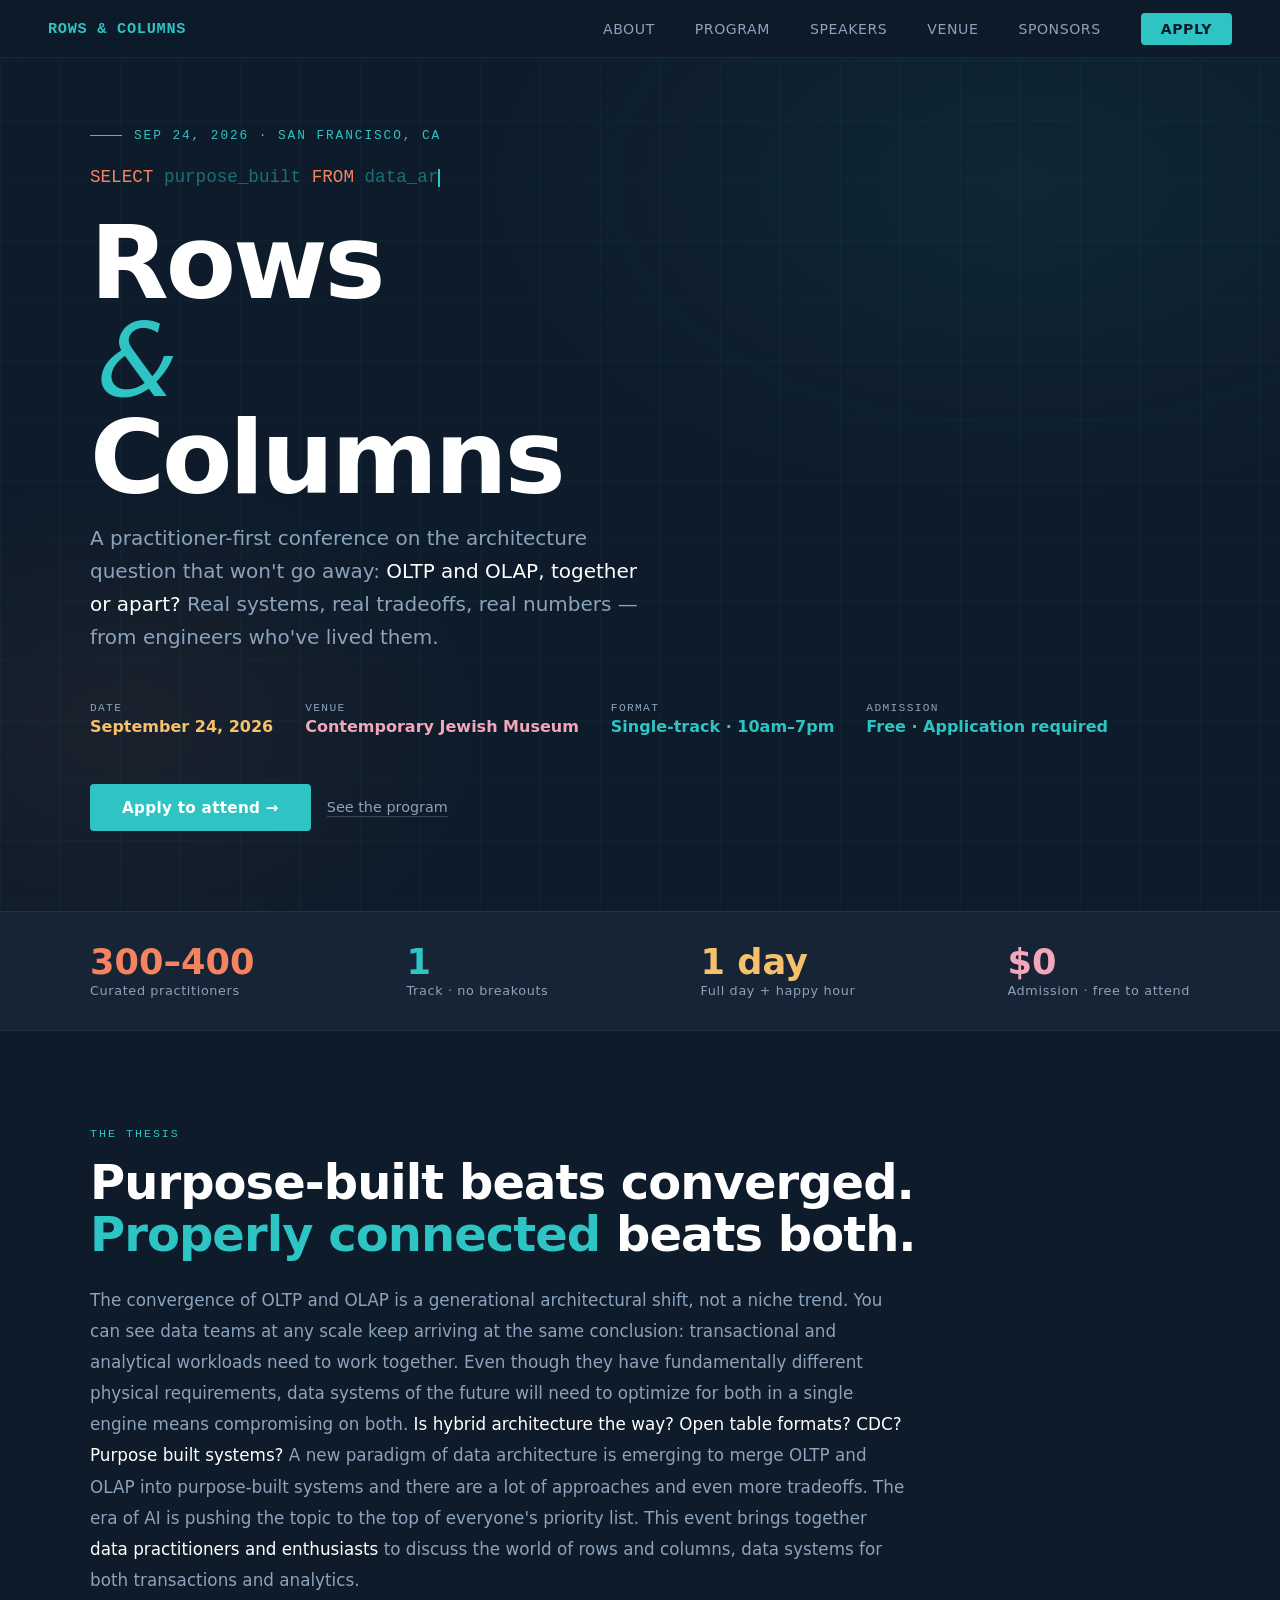
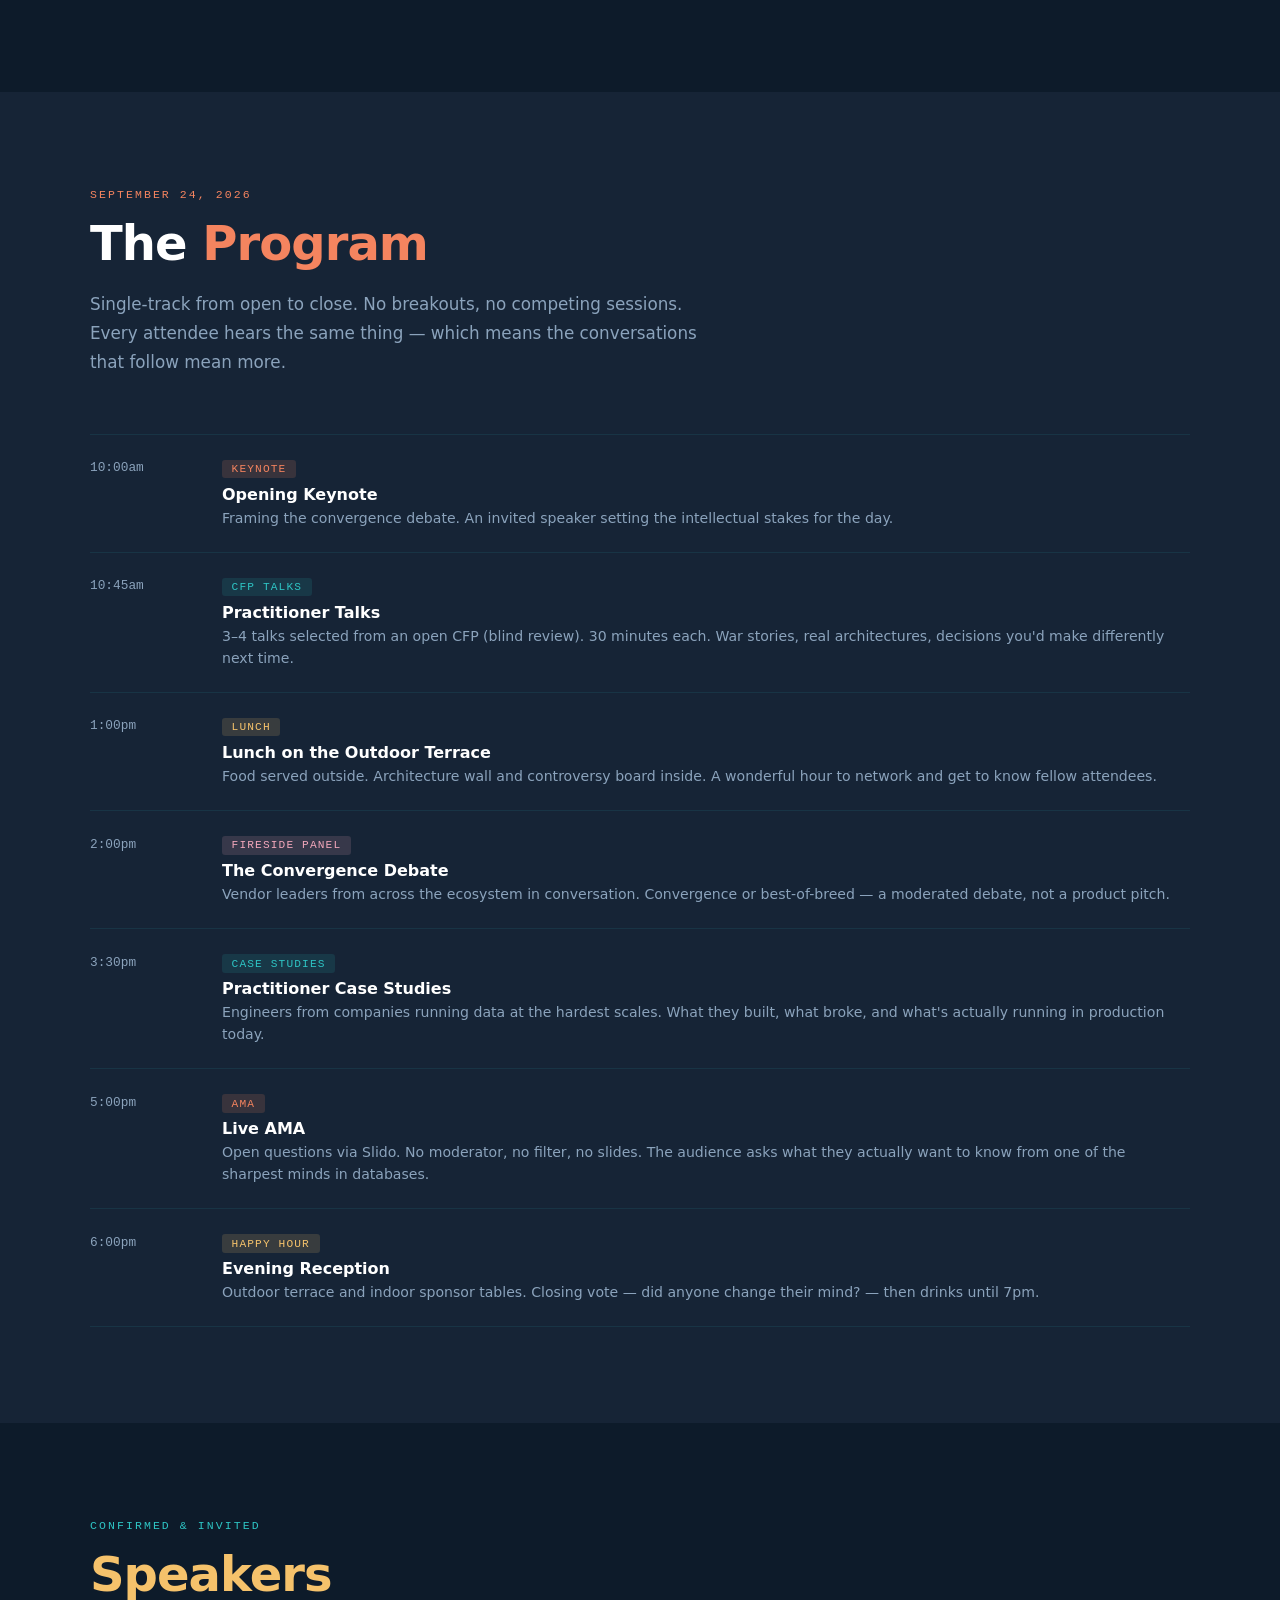
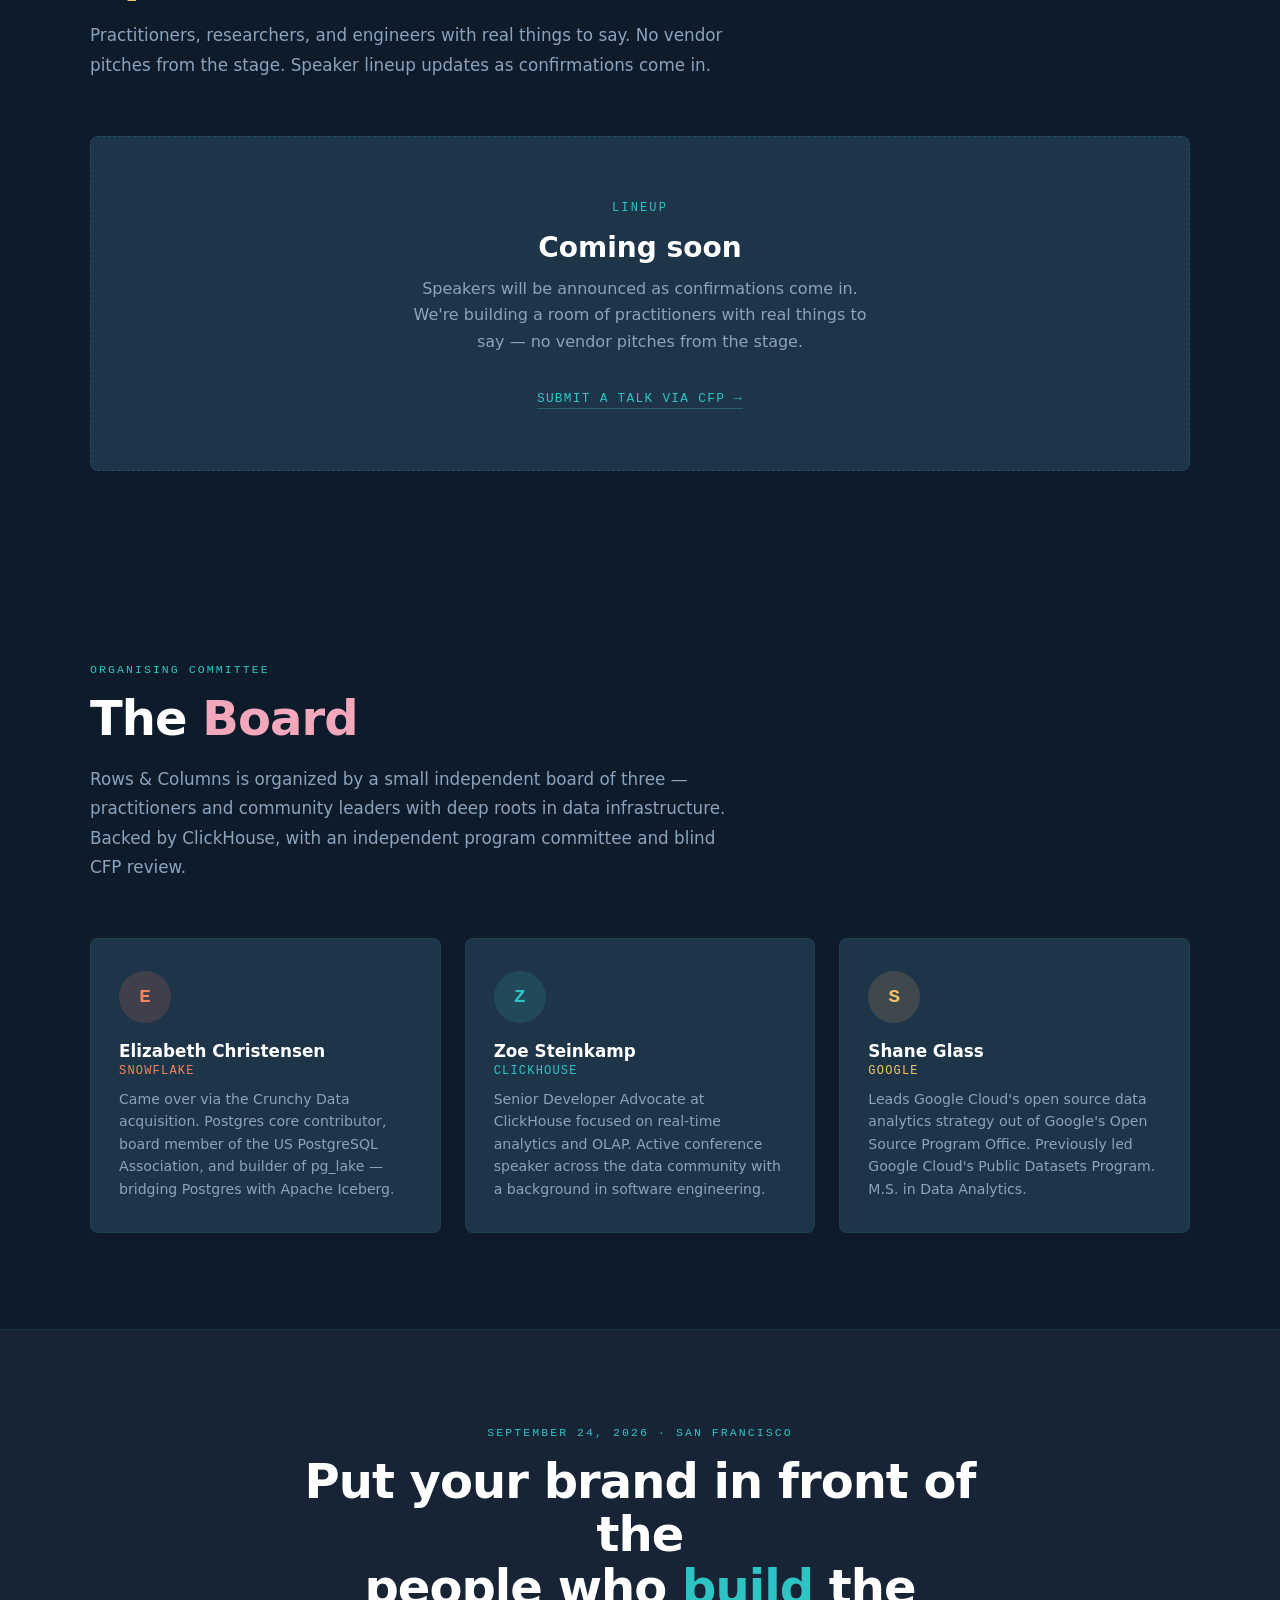
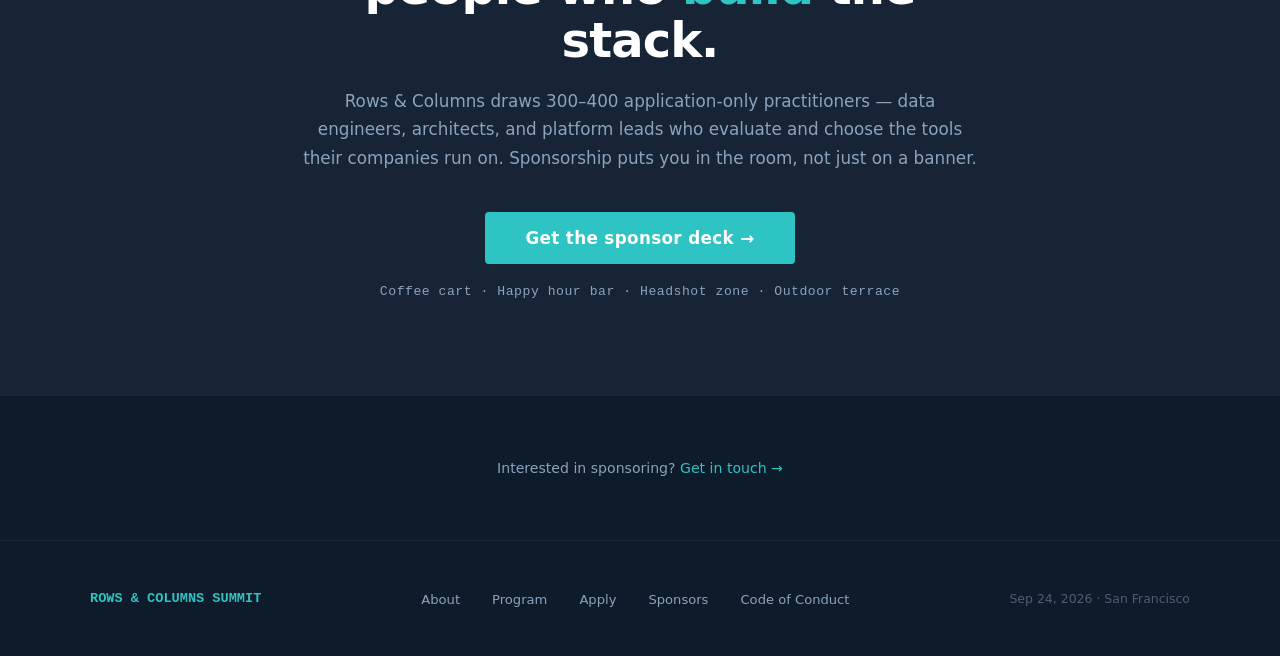
==== index.html @ da5301b0 "Fist commit Needs some imporvement but good start" ====
<!DOCTYPE html>
<html lang="en">
<head>
<meta charset="UTF-8">
<meta name="viewport" content="width=device-width, initial-scale=1.0">
<title>Rows & Columns Summit — September 24, 2026 · San Francisco</title>
<link rel="stylesheet" href="styles.css">
</head>
<body>

<!-- NAV -->
<nav>
  <a href="#" class="nav-logo">ROWS &amp; COLUMNS</a>
  <ul class="nav-links">
    <li><a href="#about">About</a></li>
    <li><a href="#program">Program</a></li>
    <li><a href="#speakers">Speakers</a></li>
    <li><a href="#venue">Venue</a></li>
    <li><a href="#sponsors">Sponsors</a></li>
    <li><a href="#apply" class="nav-cta">Apply</a></li>
  </ul>
</nav>

<!-- HERO -->
<section class="hero">
  <div class="hero-inner">
    <div class="hero-eyebrow">Sep 24, 2026 · San Francisco, CA</div>
    <div class="hero-query" id="heroQuery">
      <span id="queryText"></span><span class="cursor"></span>
    </div>
    <h1 class="hero-title">
      <span class="rows">Rows</span><br>
      <span class="amp">&amp;</span><br>
      <span class="columns">Columns</span>
    </h1>
    <p class="hero-subtitle">
      A practitioner-first conference on the architecture question that won't go away:
      <em>OLTP and OLAP, together or apart?</em>
      Real systems, real tradeoffs, real numbers — from engineers who've lived them.
    </p>
    <div class="hero-meta">
      <div class="hero-meta-item">
        <span class="hero-meta-label">Date</span>
        <span class="hero-meta-value" style="color: var(--gold);">September 24, 2026</span>
      </div>
      <div class="hero-meta-item">
        <span class="hero-meta-label">Venue</span>
        <span class="hero-meta-value" style="color: var(--rose);">Contemporary Jewish Museum</span>
      </div>
      <div class="hero-meta-item">
        <span class="hero-meta-label">Format</span>
        <span class="hero-meta-value" style="color: var(--teal);">Single-track · 10am–7pm</span>
      </div>
      <div class="hero-meta-item">
        <span class="hero-meta-label">Admission</span>
        <span class="hero-meta-value accent">Free · Application required</span>
      </div>
    </div>
    <div class="hero-actions">
      <a href="#apply" class="btn-primary">Apply to attend →</a>
      <a href="#program" class="btn-secondary">See the program</a>
    </div>
  </div>
</section>

<!-- STATS BAR -->
<div class="stats-bar">
  <div class="stats-inner">
    <div class="stat">
      <div class="stat-num" style="color: var(--coral);">300<span style="color: var(--coral);">–400</span></div>
      <div class="stat-label">Curated practitioners</div>
    </div>
    <div class="stat">
      <div class="stat-num" style="color: var(--teal);">1</div>
      <div class="stat-label">Track · no breakouts</div>
    </div>
    <div class="stat">
      <div class="stat-num" style="color: var(--gold);">1<span style="color: var(--gold);"> day</span></div>
      <div class="stat-label">Full day + happy hour</div>
    </div>
    <div class="stat">
      <div class="stat-num" style="color: var(--rose);">$<span style="color: var(--rose);">0</span></div>
      <div class="stat-label">Admission · free to attend</div>
    </div>
  </div>
</div>

<!-- ABOUT -->
<section class="section" id="about">
  <div class="section-inner">
    <div class="section-eyebrow reveal">The thesis</div>
    <h2 class="section-title reveal">Purpose-built beats converged.<br><span style="color: var(--teal);">Properly connected</span> beats both.</h2>
    <p class="section-body reveal" style="max-width: 820px; margin-top: 1.5rem; font-size: 1.05rem; line-height: 1.85;">
      The convergence of OLTP and OLAP is a generational architectural shift, not a niche trend. You can see data teams at any scale keep arriving at the same conclusion: transactional and analytical workloads need to work together. Even though they have fundamentally different physical requirements, data systems of the future will need to optimize for both in a single engine means compromising on both. <em>Is hybrid architecture the way? Open table formats? CDC? Purpose built systems?</em> A new paradigm of data architecture is emerging to merge OLTP and OLAP into purpose-built systems and there are a lot of approaches and even more tradeoffs. The era of AI is pushing the topic to the top of everyone's priority list. This event brings together <em>data practitioners and enthusiasts</em> to discuss the world of rows and columns, data systems for both transactions and analytics.
    </p>
  </div>
</section>

<!-- PROGRAM -->
<section class="section section-light" id="program">
  <div class="section-inner">
    <div class="section-eyebrow reveal">September 24, 2026</div>
    <h2 class="section-title reveal">The <span style="color: var(--coral);">Program</span></h2>
    <p class="section-body reveal">Single-track from open to close. No breakouts, no competing sessions. Every attendee hears the same thing — which means the conversations that follow mean more.</p>
    <div class="program-grid">
      <div class="program-row reveal">
        <div class="program-time">10:00am</div>
        <div class="program-content">
          <div class="program-tag tag-keynote">Keynote</div>
          <div class="program-title">Opening Keynote</div>
          <div class="program-desc">Framing the convergence debate. An invited speaker setting the intellectual stakes for the day.</div>
        </div>
      </div>
      <div class="program-row reveal">
        <div class="program-time">10:45am</div>
        <div class="program-content">
          <div class="program-tag tag-talks">CFP Talks</div>
          <div class="program-title">Practitioner Talks</div>
          <div class="program-desc">3–4 talks selected from an open CFP (blind review). 30 minutes each. War stories, real architectures, decisions you'd make differently next time.</div>
        </div>
      </div>
      <div class="program-row reveal">
        <div class="program-time">1:00pm</div>
        <div class="program-content">
          <div class="program-tag tag-social">Lunch</div>
          <div class="program-title">Lunch on the Outdoor Terrace</div>
          <div class="program-desc">Food served outside. Architecture wall and controversy board inside. A wonderful hour to network and get to know fellow attendees.</div>
        </div>
      </div>
      <div class="program-row reveal">
        <div class="program-time">2:00pm</div>
        <div class="program-content">
          <div class="program-tag tag-panel">Fireside Panel</div>
          <div class="program-title">The Convergence Debate</div>
          <div class="program-desc">Vendor leaders from across the ecosystem in conversation. Convergence or best-of-breed — a moderated debate, not a product pitch.</div>
        </div>
      </div>
      <div class="program-row reveal">
        <div class="program-time">3:30pm</div>
        <div class="program-content">
          <div class="program-tag tag-talks">Case Studies</div>
          <div class="program-title">Practitioner Case Studies</div>
          <div class="program-desc">Engineers from companies running data at the hardest scales. What they built, what broke, and what's actually running in production today.</div>
        </div>
      </div>
      <div class="program-row reveal">
        <div class="program-time">5:00pm</div>
        <div class="program-content">
          <div class="program-tag tag-keynote">AMA</div>
          <div class="program-title">Live AMA</div>
          <div class="program-desc">Open questions via Slido. No moderator, no filter, no slides. The audience asks what they actually want to know from one of the sharpest minds in databases.</div>
        </div>
      </div>
      <div class="program-row reveal">
        <div class="program-time">6:00pm</div>
        <div class="program-content">
          <div class="program-tag tag-social">Happy Hour</div>
          <div class="program-title">Evening Reception</div>
          <div class="program-desc">Outdoor terrace and indoor sponsor tables. Closing vote — did anyone change their mind? — then drinks until 7pm.</div>
        </div>
      </div>
    </div>
  </div>
</section>

<!-- SPEAKERS -->
<section class="section" id="speakers">
  <div class="section-inner">
    <div class="section-eyebrow reveal">Confirmed & invited</div>
    <h2 class="section-title reveal"><span style="color: var(--gold);">Speakers</span></h2>
    <p class="section-body reveal">Practitioners, researchers, and engineers with real things to say. No vendor pitches from the stage. Speaker lineup updates as confirmations come in.</p>
    <div class="speakers-coming-soon reveal" style="margin-top: 3.5rem; padding: 4rem 2rem; background: var(--navy-mid); border-radius: 8px; border: 1px dashed rgba(46,196,196,0.2); text-align: center;">
      <div style="font-family: 'Courier New', monospace; font-size: 0.75rem; letter-spacing: 0.18em; text-transform: uppercase; color: var(--teal); margin-bottom: 1rem;">Lineup</div>
      <div style="font-size: 1.75rem; font-weight: 800; color: var(--white); margin-bottom: 0.75rem;">Coming soon</div>
      <div style="font-size: 1rem; color: var(--text-muted); max-width: 480px; margin: 0 auto 2rem; line-height: 1.65;">
        Speakers will be announced as confirmations come in. We're building a room of practitioners with real things to say — no vendor pitches from the stage.
      </div>
      <a href="#" style="font-family: 'Courier New', monospace; font-size: 0.8rem; letter-spacing: 0.1em; text-transform: uppercase; color: var(--teal); text-decoration: none; border-bottom: 1px solid rgba(46,196,196,0.3); padding-bottom: 2px;">Submit a talk via CFP →</a>
    </div>
  </div>
</section>


<!-- BOARD -->
<section class="section" id="board">
  <div class="section-inner">
    <div class="section-eyebrow reveal">Organising committee</div>
    <h2 class="section-title reveal">The <span style="color: var(--rose);">Board</span></h2>
    <p class="section-body reveal">Rows &amp; Columns is organized by a small independent board of three — practitioners and community leaders with deep roots in data infrastructure. Backed by ClickHouse, with an independent program committee and blind CFP review.</p>
    <div class="board-grid">

      <div class="board-card reveal">
        <div class="board-avatar" style="background: rgba(244,132,95,0.15); color: var(--coral);">E</div>
        <div class="board-name">Elizabeth Christensen</div>
        <div class="board-company" style="color: var(--coral);">Snowflake</div>
        <div class="board-bio">Came over via the Crunchy Data acquisition. Postgres core contributor, board member of the US PostgreSQL Association, and builder of pg_lake — bridging Postgres with Apache Iceberg.</div>
      </div>

      <div class="board-card reveal">
        <div class="board-avatar" style="background: rgba(46,196,196,0.15); color: var(--teal);">Z</div>
        <div class="board-name">Zoe Steinkamp</div>
        <div class="board-company" style="color: var(--teal);">ClickHouse</div>
        <div class="board-bio">Senior Developer Advocate at ClickHouse focused on real-time analytics and OLAP. Active conference speaker across the data community with a background in software engineering.</div>
      </div>

      <div class="board-card reveal">
        <div class="board-avatar" style="background: rgba(245,194,107,0.15); color: var(--gold);">S</div>
        <div class="board-name">Shane Glass</div>
        <div class="board-company" style="color: var(--gold);">Google</div>
        <div class="board-bio">Leads Google Cloud's open source data analytics strategy out of Google's Open Source Program Office. Previously led Google Cloud's Public Datasets Program. M.S. in Data Analytics.</div>
      </div>

    </div>
  </div>
</section>

<!-- APPLY CTA -->
<section class="apply-section" id="apply">
  <div class="apply-inner">
    <div class="section-eyebrow reveal" style="text-align:center;">September 24, 2026 · San Francisco</div>
    <h2 class="apply-title reveal">
      Put your brand in front of the<br>
      people who <span style="color: var(--teal);">build</span> the stack.
    </h2>
    <p class="apply-body reveal">
      Rows &amp; Columns draws 300–400 application-only practitioners — data engineers, architects, and platform leads who evaluate and choose the tools their companies run on. Sponsorship puts you in the room, not just on a banner.
    </p>
    <a href="mailto:hello@rowsandcolumnssummit.com" class="btn-primary reveal" style="font-size:1.05rem; padding: 1rem 2.5rem;">Get the sponsor deck →</a>
    <p class="apply-note reveal">Coffee cart · Happy hour bar · Headshot zone · Outdoor terrace</p>
  </div>
</section>

<!-- SPONSORS -->
<section class="sponsors-section" id="sponsors">
  <div class="sponsors-inner">
    <p style="text-align:center; font-size: 0.88rem; color: var(--text-muted);">
      Interested in sponsoring? <a href="mailto:hello@rowsandcolumnssummit.com" style="color: var(--teal); text-decoration: none;">Get in touch →</a>
    </p>
  </div>
</section>

<!-- FOOTER -->
<footer>
  <div class="footer-inner">
    <div class="footer-left">ROWS &amp; COLUMNS SUMMIT</div>
    <ul class="footer-links">
      <li><a href="#about">About</a></li>
      <li><a href="#program">Program</a></li>
      <li><a href="#apply">Apply</a></li>
      <li><a href="#sponsors">Sponsors</a></li>
      <li><a href="#">Code of Conduct</a></li>
    </ul>
    <div class="footer-right">Sep 24, 2026 · San Francisco</div>
  </div>
</footer>
<script src="main.js"></script>
</body>
</html>
---- styles.css ----
:root {
    --navy: #0D1B2A;
    --navy-mid: #1E3448;
    --navy-light: #162436;
    --teal: #2EC4C4;
    --coral: #F4845F;
    --rose: #F2A7BB;
    --gold: #F5C26B;
    --white: #FFFFFF;
    --off-white: #F0F4F8;
    --text-muted: #8BA3BC;
  }

  * { margin: 0; padding: 0; box-sizing: border-box; }

  html { scroll-behavior: smooth; }

  body {
    font-family: -apple-system, BlinkMacSystemFont, 'Segoe UI', system-ui, sans-serif;
    background: var(--navy);
    color: var(--white);
    overflow-x: hidden;
  }

  /* ── NAV ── */
  nav {
    position: fixed;
    top: 0; left: 0; right: 0;
    z-index: 100;
    display: flex;
    align-items: center;
    justify-content: space-between;
    padding: 1.2rem 3rem;
    background: rgba(13, 27, 42, 0.92);
    backdrop-filter: blur(12px);
    border-bottom: 1px solid rgba(46, 196, 196, 0.12);
  }

  .nav-logo {
    font-family: 'Courier New', monospace;
    font-size: 0.95rem;
    font-weight: 700;
    color: var(--teal);
    letter-spacing: 0.05em;
    text-decoration: none;
  }

  .nav-links {
    display: flex;
    gap: 2.5rem;
    list-style: none;
  }

  .nav-links a {
    color: var(--text-muted);
    text-decoration: none;
    font-size: 0.88rem;
    letter-spacing: 0.04em;
    text-transform: uppercase;
    transition: color 0.2s;
  }

  .nav-links a:hover { color: var(--white); }

  .nav-cta {
    background: var(--teal);
    color: var(--navy) !important;
    font-weight: 700 !important;
    padding: 0.5rem 1.25rem;
    border-radius: 4px;
    transition: background 0.2s !important;
  }

  .nav-cta:hover { background: var(--coral) !important; color: var(--white) !important; }

  /* ── HERO ── */
  .hero {
    min-height: 100vh;
    display: flex;
    flex-direction: column;
    justify-content: center;
    padding: 8rem 3rem 5rem;
    position: relative;
    overflow: hidden;
  }

  .hero::before {
    content: '';
    position: absolute;
    top: 0; left: 0; right: 0; bottom: 0;
    background:
      radial-gradient(ellipse 60% 50% at 80% 20%, rgba(46, 196, 196, 0.07) 0%, transparent 70%),
      radial-gradient(ellipse 40% 40% at 10% 80%, rgba(244, 132, 95, 0.06) 0%, transparent 70%);
    pointer-events: none;
  }

  /* Grid lines background */
  .hero::after {
    content: '';
    position: absolute;
    top: 0; left: 0; right: 0; bottom: 0;
    background-image:
      linear-gradient(rgba(46, 196, 196, 0.04) 1px, transparent 1px),
      linear-gradient(90deg, rgba(46, 196, 196, 0.04) 1px, transparent 1px);
    background-size: 60px 60px;
    pointer-events: none;
  }

  .hero-inner {
    max-width: 1100px;
    margin: 0 auto;
    width: 100%;
    position: relative;
    z-index: 1;
  }

  .hero-eyebrow {
    font-family: 'Courier New', monospace;
    font-size: 0.8rem;
    color: var(--teal);
    letter-spacing: 0.15em;
    text-transform: uppercase;
    margin-bottom: 1.5rem;
    display: flex;
    align-items: center;
    gap: 0.75rem;
  }

  .hero-eyebrow::before {
    content: '';
    display: inline-block;
    width: 2rem;
    height: 1px;
    background: var(--teal);
  }

  /* Typewriter query */
  .hero-query {
    font-family: 'Courier New', monospace;
    font-size: clamp(0.8rem, 1.4vw, 1.1rem);
    color: rgba(46, 196, 196, 0.5);
    margin-bottom: 1.2rem;
    height: 1.6em;
    overflow: hidden;
  }

  .hero-query .keyword { color: var(--coral); }
  .hero-query .string { color: var(--gold); }
  .hero-query .cursor {
    display: inline-block;
    width: 2px;
    height: 1em;
    background: var(--teal);
    vertical-align: text-bottom;
    animation: blink 1s step-end infinite;
  }

  @keyframes blink { 50% { opacity: 0; } }

  .hero-title {
    font-size: clamp(3.5rem, 8vw, 7rem);
    font-weight: 800;
    line-height: 0.95;
    letter-spacing: -0.03em;
    margin-bottom: 1rem;
  }

  .hero-title .rows { color: var(--white); }
  .hero-title .amp {
    color: var(--teal);
    font-weight: 300;
    font-style: italic;
  }
  .hero-title .columns { color: var(--white); }

  .hero-subtitle {
    font-size: clamp(1rem, 2vw, 1.25rem);
    color: var(--text-muted);
    max-width: 560px;
    line-height: 1.65;
    margin-bottom: 3rem;
  }

  .hero-subtitle em {
    color: var(--white);
    font-style: normal;
  }

  .hero-meta {
    display: flex;
    flex-wrap: wrap;
    gap: 2rem;
    margin-bottom: 3rem;
  }

  .hero-meta-item {
    display: flex;
    flex-direction: column;
    gap: 0.2rem;
  }

  .hero-meta-label {
    font-family: 'Courier New', monospace;
    font-size: 0.7rem;
    letter-spacing: 0.12em;
    text-transform: uppercase;
    color: var(--text-muted);
  }

  .hero-meta-value {
    font-size: 1rem;
    font-weight: 600;
    color: var(--white);
  }

  .hero-meta-value.accent { color: var(--teal); }

  .hero-actions {
    display: flex;
    gap: 1rem;
    align-items: center;
    flex-wrap: wrap;
  }

  .btn-primary {
    background: var(--teal);
    color: var(--white);
    font-weight: 700;
    font-size: 0.95rem;
    padding: 0.9rem 2rem;
    border-radius: 4px;
    text-decoration: none;
    letter-spacing: 0.02em;
    transition: background 0.2s, transform 0.1s;
    display: inline-block;
  }

  .btn-primary:hover { background: #3DD9D9; transform: translateY(-1px); }

  .btn-secondary {
    color: var(--text-muted);
    font-size: 0.9rem;
    text-decoration: none;
    border-bottom: 1px solid rgba(139, 163, 188, 0.3);
    padding-bottom: 1px;
    transition: color 0.2s, border-color 0.2s;
  }

  .btn-secondary:hover { color: var(--white); border-color: var(--white); }

  /* ── STATS BAR ── */
  .stats-bar {
    background: var(--navy-light);
    border-top: 1px solid rgba(46, 196, 196, 0.12);
    border-bottom: 1px solid rgba(46, 196, 196, 0.12);
    padding: 2rem 3rem;
  }

  .stats-inner {
    max-width: 1100px;
    margin: 0 auto;
    display: flex;
    justify-content: space-between;
    flex-wrap: wrap;
    gap: 2rem;
  }

  .stat {
    display: flex;
    flex-direction: column;
    gap: 0.2rem;
  }

  .stat-num {
    font-size: 2.2rem;
    font-weight: 800;
    line-height: 1;
    color: var(--white);
  }

  .stat-num span { color: var(--teal); }

  /* ── BOARD ── */
  .board-grid {
    display: grid;
    grid-template-columns: repeat(3, 1fr);
    gap: 1.5rem;
    margin-top: 3.5rem;
  }

  .board-card {
    background: var(--navy-mid);
    border-radius: 8px;
    padding: 2rem 1.75rem;
    border: 1px solid rgba(46, 196, 196, 0.08);
    transition: border-color 0.2s, transform 0.2s;
  }

  .board-card:hover {
    border-color: rgba(46, 196, 196, 0.25);
    transform: translateY(-2px);
  }

  .board-avatar {
    width: 52px;
    height: 52px;
    border-radius: 50%;
    display: flex;
    align-items: center;
    justify-content: center;
    font-size: 1.2rem;
    font-weight: 800;
    font-family: 'Courier New', monospace;
    margin-bottom: 1.1rem;
  }

  .board-name {
    font-size: 1.05rem;
    font-weight: 700;
    color: var(--white);
    margin-bottom: 0.2rem;
  }

  .board-company {
    font-size: 0.75rem;
    font-family: 'Courier New', monospace;
    letter-spacing: 0.1em;
    text-transform: uppercase;
    margin-bottom: 0.6rem;
  }

  .board-bio {
    font-size: 0.88rem;
    color: var(--text-muted);
    line-height: 1.6;
  }


  .stat-label {
    font-size: 0.8rem;
    color: var(--text-muted);
    letter-spacing: 0.05em;
  }

  /* ── SECTIONS ── */
  .section {
    padding: 6rem 3rem;
  }

  .section-inner {
    max-width: 1100px;
    margin: 0 auto;
  }

  .section-eyebrow {
    font-family: 'Courier New', monospace;
    font-size: 0.72rem;
    letter-spacing: 0.18em;
    text-transform: uppercase;
    color: var(--teal);
    margin-bottom: 1rem;
  }

  .section-title {
    font-size: clamp(2rem, 4vw, 3rem);
    font-weight: 800;
    line-height: 1.1;
    letter-spacing: -0.02em;
    margin-bottom: 1.25rem;
  }

  .section-body {
    font-size: 1.05rem;
    line-height: 1.75;
    color: var(--text-muted);
    max-width: 640px;
  }

  .section-body em { color: var(--white); font-style: normal; }

  /* ── LIGHT SECTION ── */
  .section-light {
    background: var(--navy-light);
    color: var(--white);
  }

  .section-light .section-eyebrow { color: var(--coral); }
  .section-light .section-title { color: var(--white); }
  .section-light .section-body { color: var(--text-muted); }
  .section-light .section-body em { color: var(--white); }

  /* ── THESIS ── */
  .thesis-grid {
    display: grid;
    grid-template-columns: 1fr 1fr;
    gap: 5rem;
    margin-top: 4rem;
    align-items: start;
  }

  .thesis-statement {
    font-size: 1.4rem;
    font-weight: 600;
    line-height: 1.5;
    color: var(--white);
    border-left: 3px solid var(--teal);
    padding-left: 1.5rem;
  }

  .thesis-points {
    display: flex;
    flex-direction: column;
    gap: 1.5rem;
  }

  .thesis-point {
    padding: 1.25rem 1.5rem;
    background: var(--navy-mid);
    border-radius: 6px;
  }

  .thesis-point-label {
    font-size: 0.75rem;
    font-family: 'Courier New', monospace;
    letter-spacing: 0.12em;
    text-transform: uppercase;
    margin-bottom: 0.5rem;
  }

  .thesis-point-text {
    font-size: 0.95rem;
    color: var(--text-muted);
    line-height: 1.6;
  }

  /* ── PROGRAM ── */
  .program-grid {
    margin-top: 3.5rem;
    display: flex;
    flex-direction: column;
    gap: 0;
  }

  .program-row {
    display: grid;
    grid-template-columns: 100px 1fr;
    gap: 2rem;
    padding: 1.4rem 0;
    border-bottom: 1px solid rgba(46, 196, 196, 0.1);
    align-items: start;
  }

  .program-row:first-child { border-top: 1px solid rgba(46, 196, 196, 0.1); }

  .program-time {
    font-family: 'Courier New', monospace;
    font-size: 0.8rem;
    color: var(--text-muted);
    padding-top: 0.2rem;
  }

  .program-content {}

  .program-title {
    font-size: 1rem;
    font-weight: 700;
    color: var(--white);
    margin-bottom: 0.25rem;
  }

  .program-desc {
    font-size: 0.88rem;
    color: var(--text-muted);
    line-height: 1.55;
  }

  .program-tag {
    display: inline-block;
    font-size: 0.7rem;
    font-family: 'Courier New', monospace;
    letter-spacing: 0.1em;
    text-transform: uppercase;
    padding: 0.2rem 0.6rem;
    border-radius: 3px;
    margin-bottom: 0.4rem;
  }

  .tag-keynote { background: rgba(244, 132, 95, 0.15); color: var(--coral); }
  .tag-talks { background: rgba(46, 196, 196, 0.12); color: var(--teal); }
  .tag-panel { background: rgba(242, 167, 187, 0.15); color: var(--rose); }
  .tag-social { background: rgba(245, 194, 107, 0.15); color: var(--gold); }

  /* ── SPEAKERS ── */
  .speakers-grid {
    display: grid;
    grid-template-columns: repeat(3, 1fr);
    gap: 1.5rem;
    margin-top: 3.5rem;
  }

  .speaker-card {
    background: var(--navy-mid);
    border-radius: 8px;
    padding: 1.75rem;
    border: 1px solid rgba(46, 196, 196, 0.08);
    transition: border-color 0.2s, transform 0.2s;
  }

  .speaker-card:hover {
    border-color: rgba(46, 196, 196, 0.25);
    transform: translateY(-2px);
  }

  .speaker-avatar {
    width: 56px;
    height: 56px;
    border-radius: 50%;
    display: flex;
    align-items: center;
    justify-content: center;
    font-size: 1.4rem;
    font-weight: 800;
    font-family: 'Courier New', monospace;
    margin-bottom: 1rem;
  }

  .speaker-name {
    font-size: 1rem;
    font-weight: 700;
    color: var(--white);
    margin-bottom: 0.2rem;
  }

  .speaker-title {
    font-size: 0.82rem;
    color: var(--text-muted);
    line-height: 1.45;
    margin-bottom: 0.5rem;
  }

  .speaker-company {
    font-size: 0.75rem;
    font-family: 'Courier New', monospace;
    letter-spacing: 0.08em;
    text-transform: uppercase;
  }

  .speaker-tbd {
    opacity: 0.45;
    border-style: dashed;
  }

  .speaker-tbd .speaker-name { color: var(--text-muted); }

  /* ── VENUE ── */
  .venue-layout {
    display: grid;
    grid-template-columns: 1fr 1fr;
    gap: 5rem;
    margin-top: 3.5rem;
    align-items: start;
  }

  .venue-details {
    display: flex;
    flex-direction: column;
    gap: 1.25rem;
  }

  .venue-detail-row {
    display: flex;
    flex-direction: column;
    gap: 0.2rem;
    padding-bottom: 1.25rem;
    border-bottom: 1px solid rgba(46, 196, 196, 0.1);
  }

  .venue-detail-row:last-child { border-bottom: none; }

  .venue-detail-label {
    font-family: 'Courier New', monospace;
    font-size: 0.7rem;
    letter-spacing: 0.14em;
    text-transform: uppercase;
    color: var(--text-muted);
  }

  .venue-detail-value {
    font-size: 1rem;
    color: var(--white);
    font-weight: 500;
  }

  .venue-photo-placeholder {
    background: var(--navy-mid);
    border-radius: 8px;
    aspect-ratio: 4/3;
    display: flex;
    align-items: center;
    justify-content: center;
    border: 1px dashed rgba(46, 196, 196, 0.2);
    color: var(--text-muted);
    font-size: 0.85rem;
    font-style: italic;
    text-align: center;
    padding: 2rem;
  }

  /* ── APPLY CTA ── */
  .apply-section {
    background: var(--navy-light);
    border-top: 1px solid rgba(46, 196, 196, 0.12);
    padding: 6rem 3rem;
    text-align: center;
  }

  .apply-inner {
    max-width: 680px;
    margin: 0 auto;
  }

  .apply-title {
    font-size: clamp(2rem, 4vw, 3rem);
    font-weight: 800;
    letter-spacing: -0.02em;
    line-height: 1.1;
    margin-bottom: 1.25rem;
  }

  .apply-title .accent { color: var(--teal); }

  .apply-body {
    font-size: 1.05rem;
    color: var(--text-muted);
    line-height: 1.7;
    margin-bottom: 2.5rem;
  }

  .apply-note {
    margin-top: 1.25rem;
    font-size: 0.82rem;
    color: var(--text-muted);
    font-family: 'Courier New', monospace;
    letter-spacing: 0.04em;
  }

  /* ── SPONSORS ── */
  .sponsors-section {
    padding: 4rem 3rem;
    border-top: 1px solid rgba(46, 196, 196, 0.1);
  }

  .sponsors-inner {
    max-width: 1100px;
    margin: 0 auto;
  }

  .sponsors-label {
    font-family: 'Courier New', monospace;
    font-size: 0.7rem;
    letter-spacing: 0.18em;
    text-transform: uppercase;
    color: var(--text-muted);
    text-align: center;
    margin-bottom: 2rem;
  }

  .sponsors-row {
    display: flex;
    justify-content: center;
    align-items: center;
    flex-wrap: wrap;
    gap: 1rem;
  }

  .sponsor-chip {
    padding: 0.6rem 1.4rem;
    border: 1px solid rgba(46, 196, 196, 0.15);
    border-radius: 4px;
    font-size: 0.82rem;
    font-weight: 600;
    color: var(--text-muted);
    letter-spacing: 0.04em;
    transition: border-color 0.2s, color 0.2s;
  }

  .sponsor-chip:hover { border-color: rgba(46, 196, 196, 0.4); color: var(--white); }

  /* ── FOOTER ── */
  footer {
    padding: 3rem;
    border-top: 1px solid rgba(255,255,255,0.06);
  }

  .footer-inner {
    max-width: 1100px;
    margin: 0 auto;
    display: flex;
    justify-content: space-between;
    align-items: center;
    flex-wrap: wrap;
    gap: 1.5rem;
  }

  .footer-left {
    font-family: 'Courier New', monospace;
    font-size: 0.85rem;
    color: var(--teal);
    font-weight: 700;
  }

  .footer-links {
    display: flex;
    gap: 2rem;
    list-style: none;
  }

  .footer-links a {
    color: var(--text-muted);
    text-decoration: none;
    font-size: 0.82rem;
    transition: color 0.2s;
  }

  .footer-links a:hover { color: var(--white); }

  .footer-right {
    font-size: 0.78rem;
    color: rgba(139, 163, 188, 0.5);
  }

  /* ── SCROLL REVEAL ── */
  .reveal {
    opacity: 0;
    transform: translateY(20px);
    transition: opacity 0.6s ease, transform 0.6s ease;
  }

  .reveal.visible {
    opacity: 1;
    transform: translateY(0);
  }

  /* ── RESPONSIVE ── */
  @media (max-width: 768px) {
    nav { padding: 1rem 1.5rem; }
    .nav-links { display: none; }
    .hero { padding: 7rem 1.5rem 4rem; }
    .section { padding: 4rem 1.5rem; }
    .thesis-grid { grid-template-columns: 1fr; gap: 2.5rem; }
    .speakers-grid { grid-template-columns: 1fr 1fr; }
    .venue-layout { grid-template-columns: 1fr; gap: 2.5rem; }
    .stats-inner { justify-content: flex-start; gap: 2.5rem; }
    .apply-section { padding: 4rem 1.5rem; }
    .sponsors-section { padding: 3rem 1.5rem; }
  }

  @media (prefers-reduced-motion: reduce) {
    .reveal { transition: none; opacity: 1; transform: none; }
    .hero-query .cursor { animation: none; }
  }
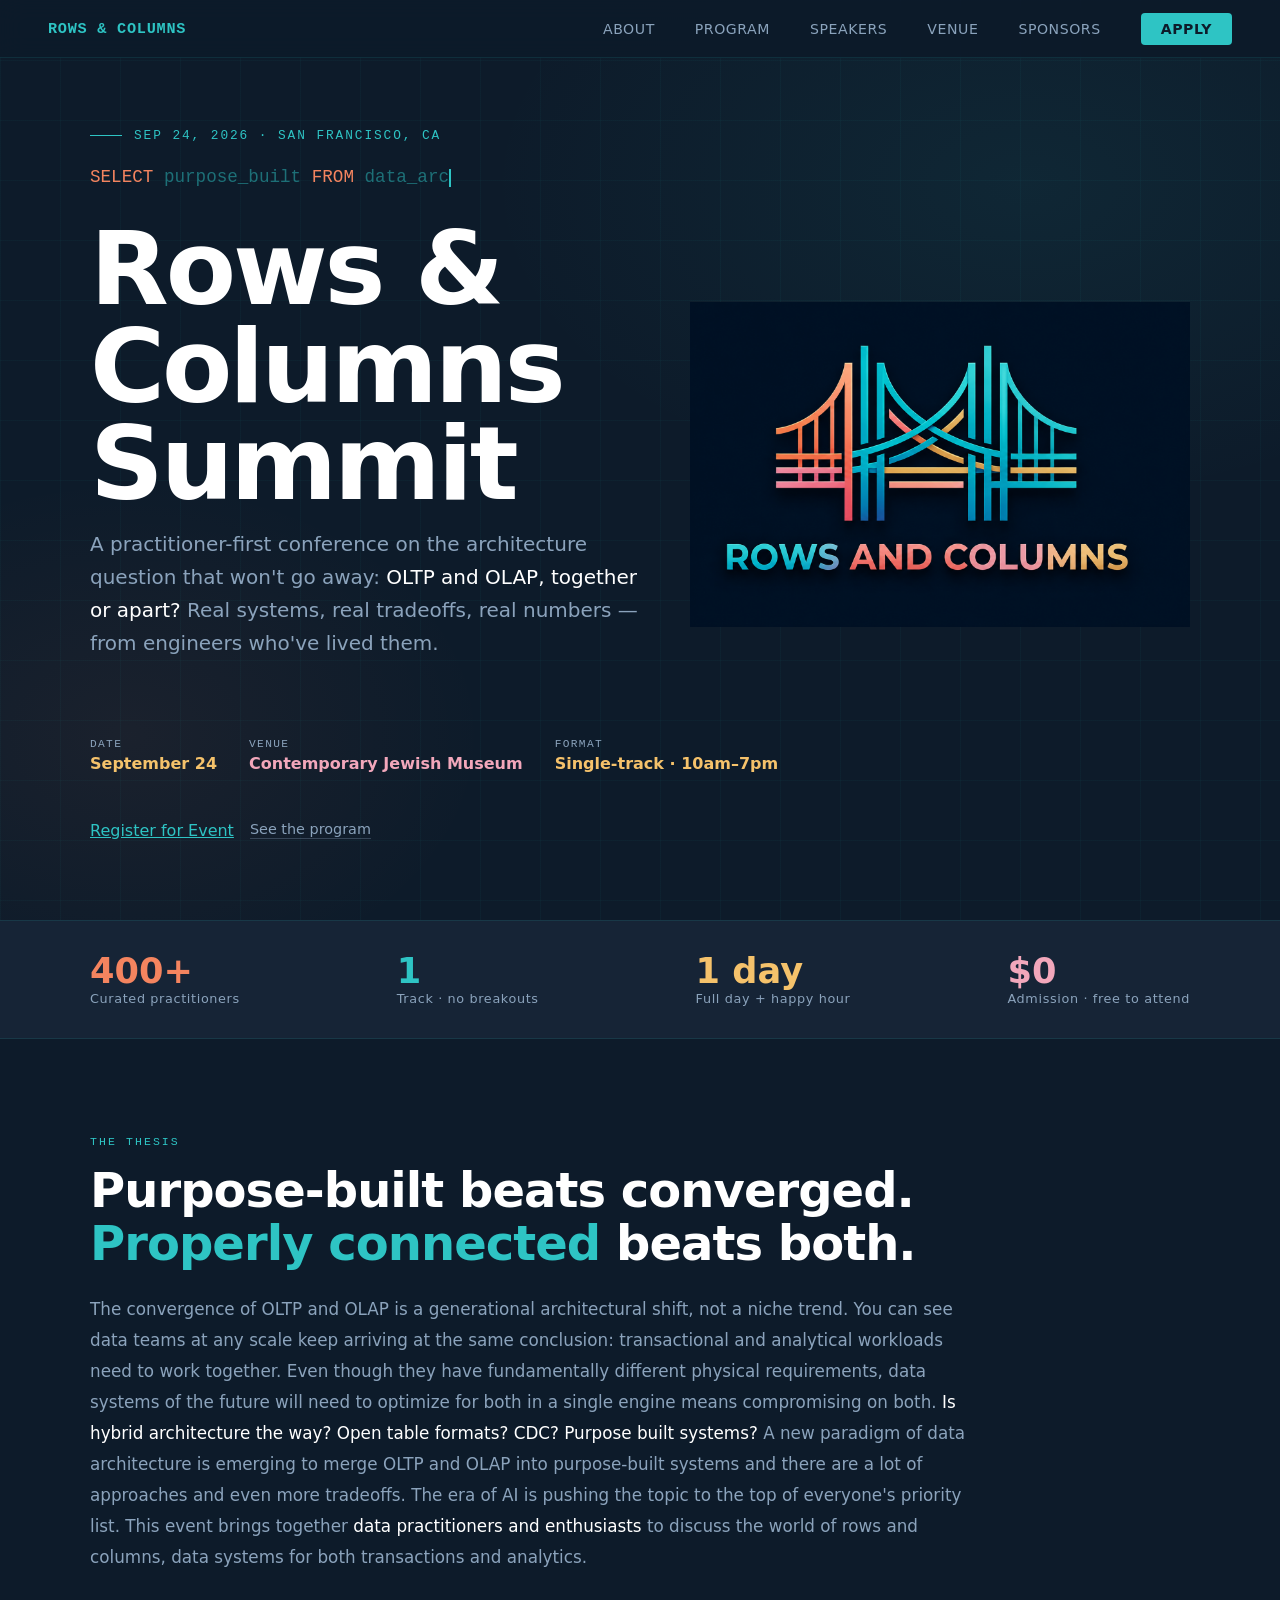
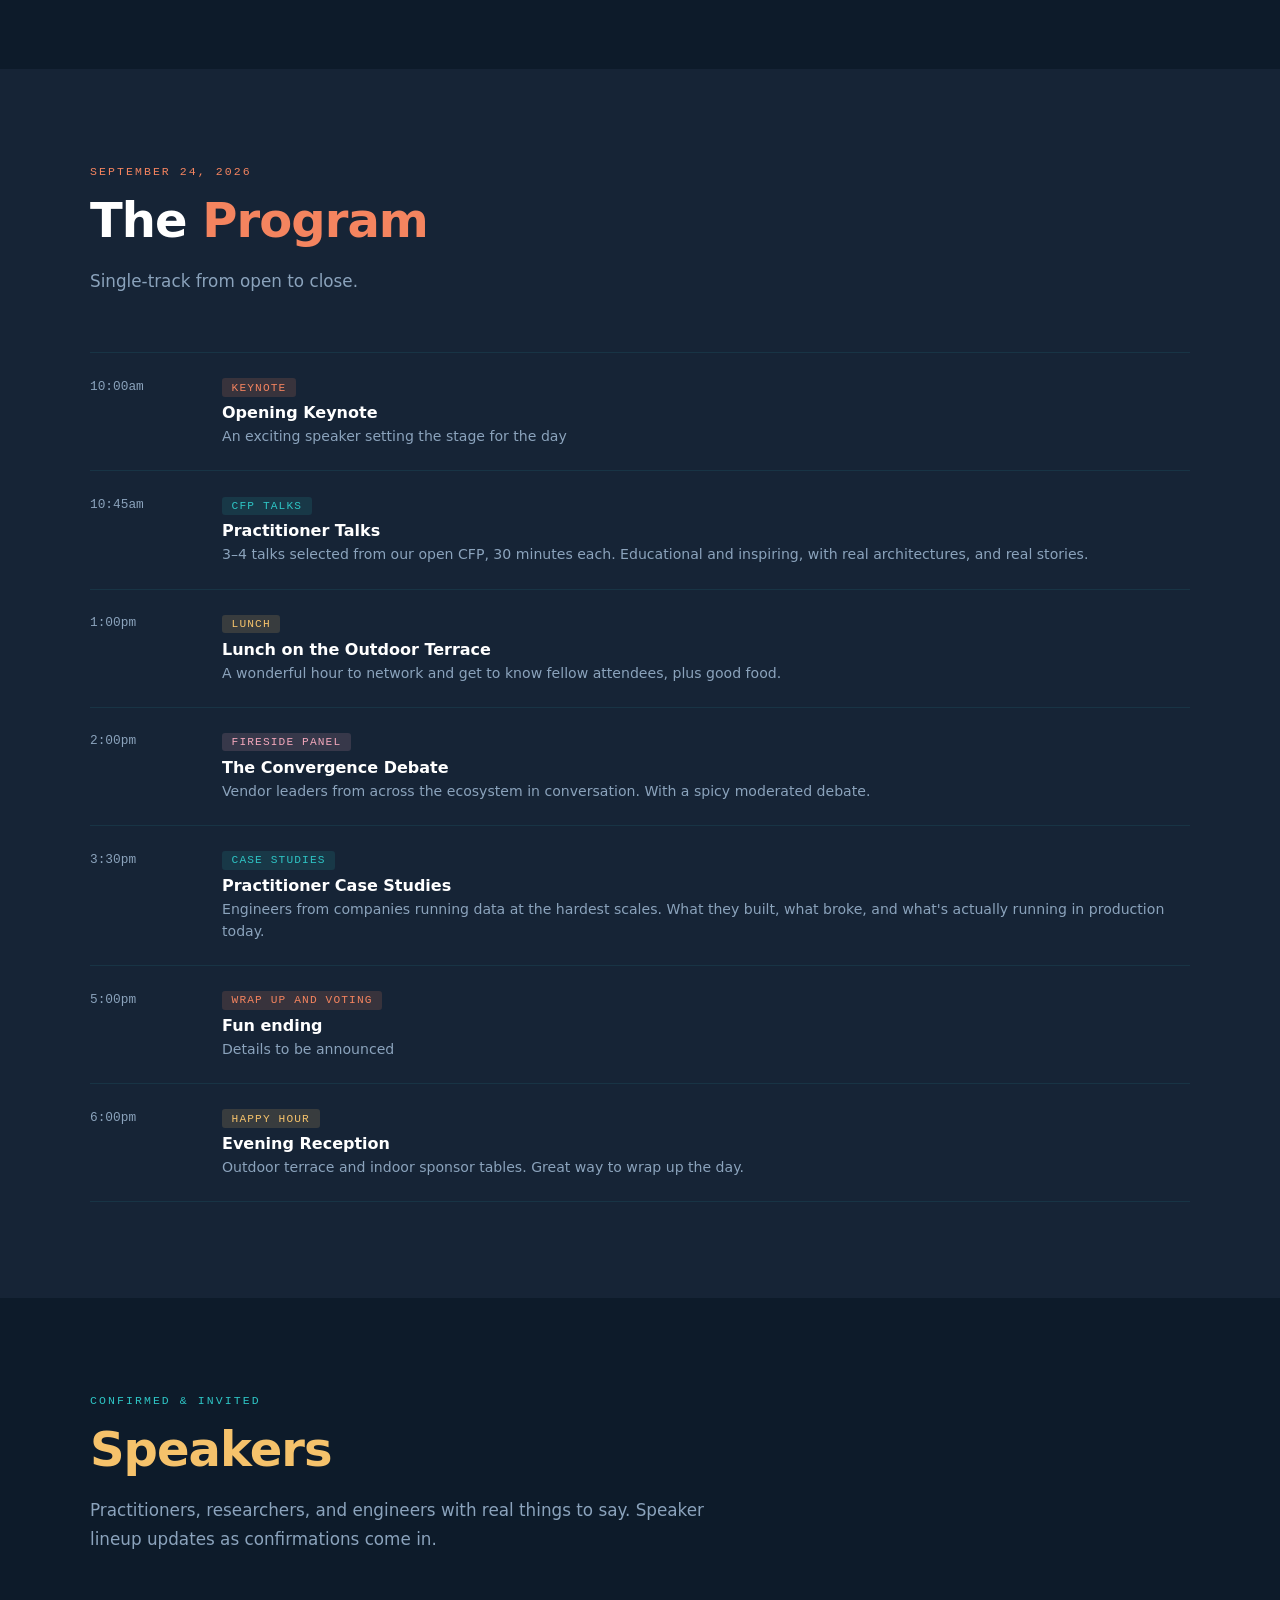
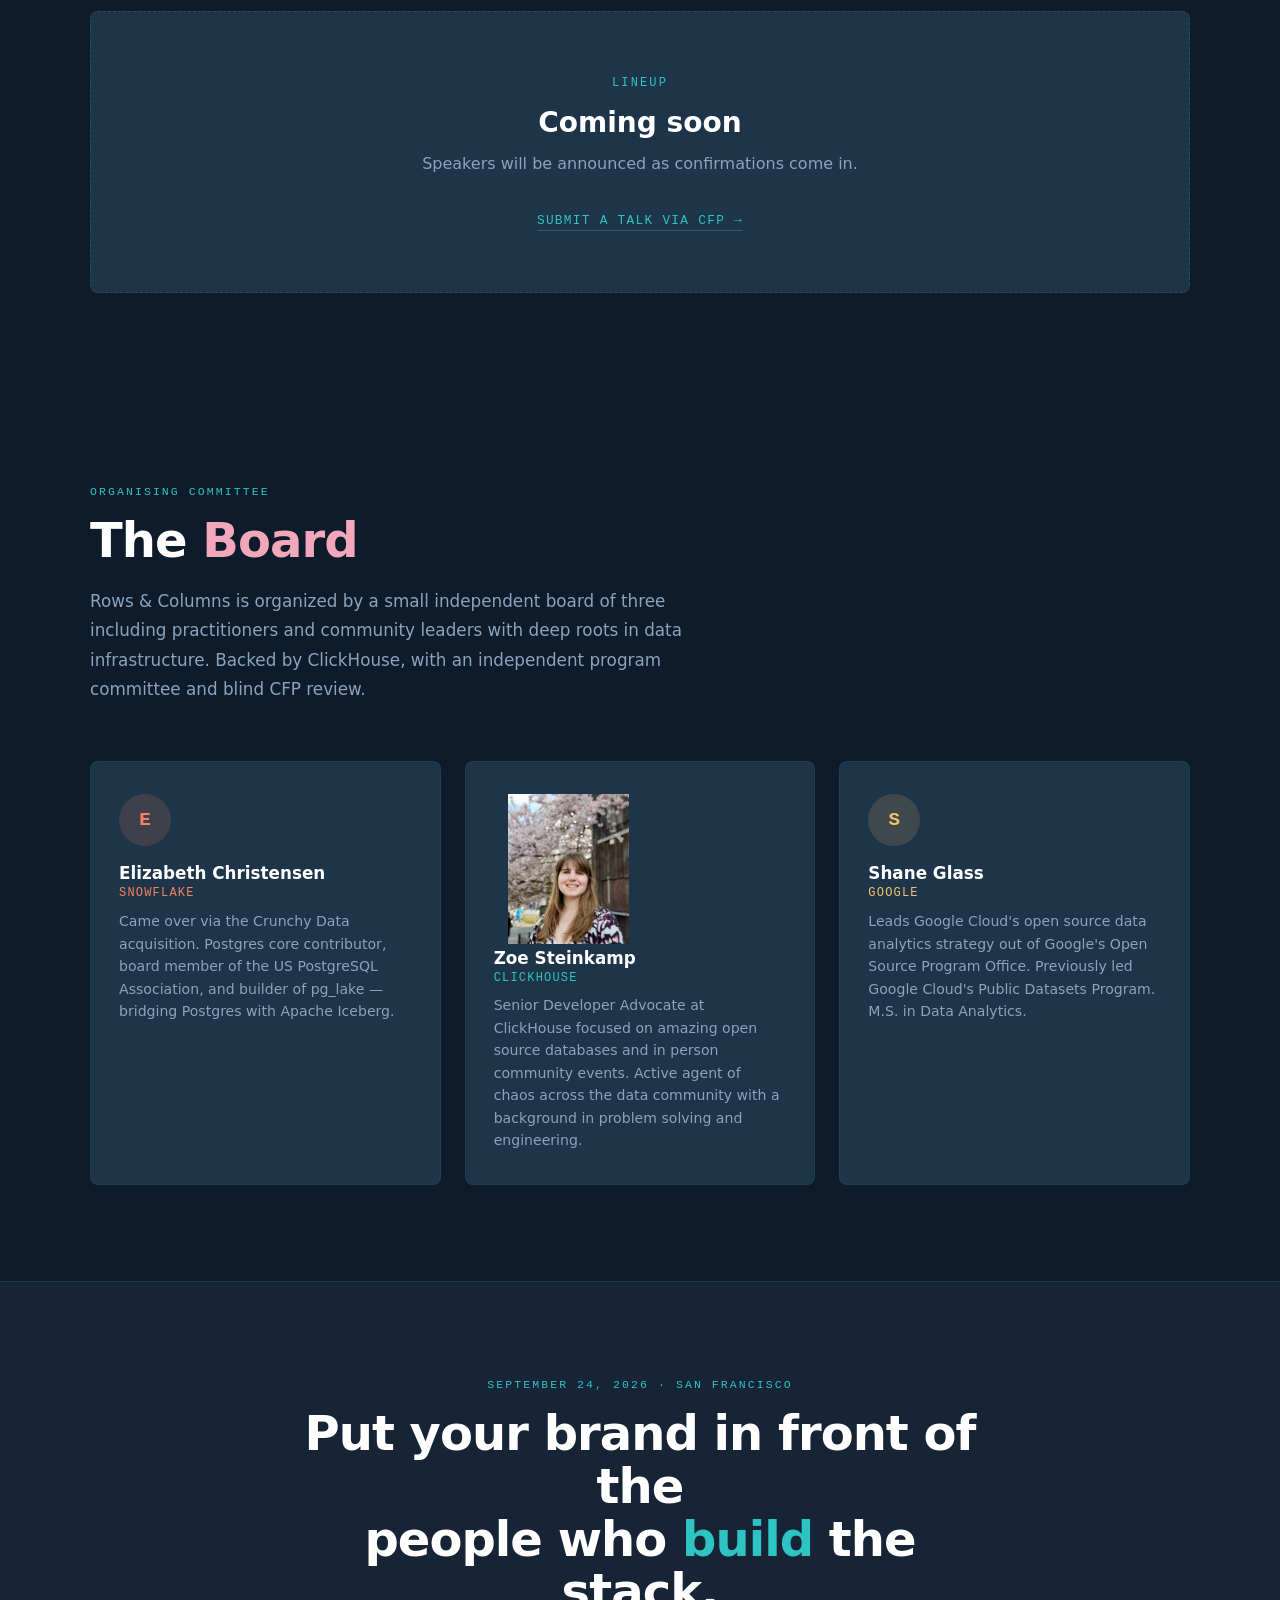
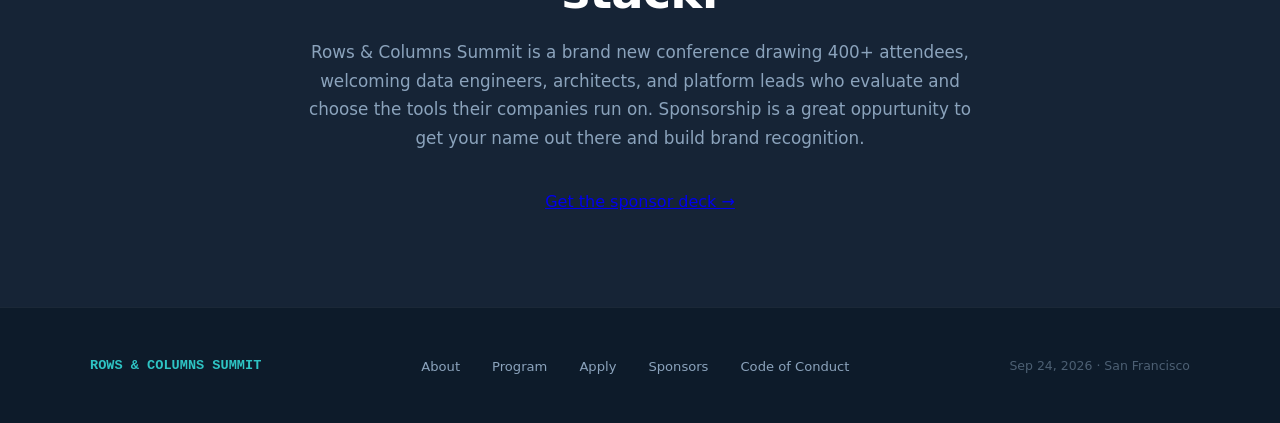
==== commit 668abf41: "updates needed to get stuff cleaned up" ====
--- a/index.html
+++ b/index.html
@@ -28,20 +28,23 @@
     <div class="hero-query" id="heroQuery">
       <span id="queryText"></span><span class="cursor"></span>
     </div>
-    <h1 class="hero-title">
-      <span class="rows">Rows</span><br>
-      <span class="amp">&amp;</span><br>
-      <span class="columns">Columns</span>
-    </h1>
-    <p class="hero-subtitle">
-      A practitioner-first conference on the architecture question that won't go away:
-      <em>OLTP and OLAP, together or apart?</em>
-      Real systems, real tradeoffs, real numbers — from engineers who've lived them.
-    </p>
+  <div style="display: flex; align-items: center; gap: 3rem; margin-bottom: 1.5rem;">
+      <div>
+        <h1 class="hero-title">
+          <span class="rows" style="color: var(--white);">Rows &amp; Columns Summit</span><br>
+        </h1>
+        <p class="hero-subtitle">
+          A practitioner-first conference on the architecture question that won't go away:
+          <em style="color: var(--white);">OLTP and OLAP, together or apart?</em>
+          Real systems, real tradeoffs, real numbers — from engineers who've lived them.
+        </p>
+      </div>
+      <img src="logo.png" alt="Rows and Columns Summit logo" style="width: 500px; height: 500px; object-fit: contain; flex-shrink: 0;">
+    </div>
     <div class="hero-meta">
       <div class="hero-meta-item">
         <span class="hero-meta-label">Date</span>
-        <span class="hero-meta-value" style="color: var(--gold);">September 24, 2026</span>
+        <span class="hero-meta-value" style="color: var(--gold);">September 24</span>
       </div>
       <div class="hero-meta-item">
         <span class="hero-meta-label">Venue</span>
@@ -49,15 +52,20 @@
       </div>
       <div class="hero-meta-item">
         <span class="hero-meta-label">Format</span>
-        <span class="hero-meta-value" style="color: var(--teal);">Single-track · 10am–7pm</span>
-      </div>
-      <div class="hero-meta-item">
-        <span class="hero-meta-label">Admission</span>
-        <span class="hero-meta-value accent">Free · Application required</span>
+        <span class="hero-meta-value" style="color: var(--gold);">Single-track · 10am–7pm</span>
       </div>
     </div>
     <div class="hero-actions">
-      <a href="#apply" class="btn-primary">Apply to attend →</a>
+      <a
+        href="https://luma.com/event/evt-bQcR6tDKi8OmTXu"
+        class="luma-checkout--button"
+        style="color: var(--teal);"
+        data-luma-action="checkout"
+        data-luma-event-id="evt-bQcR6tDKi8OmTXu"
+      >
+      Register for Event
+      </a>
+    <script id="luma-checkout" src="https://embed.lu.ma/checkout-button.js"></script>
       <a href="#program" class="btn-secondary">See the program</a>
     </div>
   </div>
@@ -67,7 +75,7 @@
 <div class="stats-bar">
   <div class="stats-inner">
     <div class="stat">
-      <div class="stat-num" style="color: var(--coral);">300<span style="color: var(--coral);">–400</span></div>
+      <div class="stat-num" style="color: var(--coral);">400+</div>
       <div class="stat-label">Curated practitioners</div>
     </div>
     <div class="stat">
@@ -90,7 +98,7 @@
   <div class="section-inner">
     <div class="section-eyebrow reveal">The thesis</div>
     <h2 class="section-title reveal">Purpose-built beats converged.<br><span style="color: var(--teal);">Properly connected</span> beats both.</h2>
-    <p class="section-body reveal" style="max-width: 820px; margin-top: 1.5rem; font-size: 1.05rem; line-height: 1.85;">
+    <p class="section-body reveal" style="max-width: 900px; margin-top: 1.5rem; font-size: 1.05rem; line-height: 1.85;">
       The convergence of OLTP and OLAP is a generational architectural shift, not a niche trend. You can see data teams at any scale keep arriving at the same conclusion: transactional and analytical workloads need to work together. Even though they have fundamentally different physical requirements, data systems of the future will need to optimize for both in a single engine means compromising on both. <em>Is hybrid architecture the way? Open table formats? CDC? Purpose built systems?</em> A new paradigm of data architecture is emerging to merge OLTP and OLAP into purpose-built systems and there are a lot of approaches and even more tradeoffs. The era of AI is pushing the topic to the top of everyone's priority list. This event brings together <em>data practitioners and enthusiasts</em> to discuss the world of rows and columns, data systems for both transactions and analytics.
     </p>
   </div>
@@ -101,14 +109,14 @@
   <div class="section-inner">
     <div class="section-eyebrow reveal">September 24, 2026</div>
     <h2 class="section-title reveal">The <span style="color: var(--coral);">Program</span></h2>
-    <p class="section-body reveal">Single-track from open to close. No breakouts, no competing sessions. Every attendee hears the same thing — which means the conversations that follow mean more.</p>
+    <p class="section-body reveal">Single-track from open to close.</p>
     <div class="program-grid">
       <div class="program-row reveal">
         <div class="program-time">10:00am</div>
         <div class="program-content">
           <div class="program-tag tag-keynote">Keynote</div>
           <div class="program-title">Opening Keynote</div>
-          <div class="program-desc">Framing the convergence debate. An invited speaker setting the intellectual stakes for the day.</div>
+          <div class="program-desc">An exciting speaker setting the stage for the day</div>
         </div>
       </div>
       <div class="program-row reveal">
@@ -116,7 +124,7 @@
         <div class="program-content">
           <div class="program-tag tag-talks">CFP Talks</div>
           <div class="program-title">Practitioner Talks</div>
-          <div class="program-desc">3–4 talks selected from an open CFP (blind review). 30 minutes each. War stories, real architectures, decisions you'd make differently next time.</div>
+          <div class="program-desc">3–4 talks selected from our open CFP, 30 minutes each. Educational and inspiring, with real architectures, and real stories.</div>
         </div>
       </div>
       <div class="program-row reveal">
@@ -124,7 +132,7 @@
         <div class="program-content">
           <div class="program-tag tag-social">Lunch</div>
           <div class="program-title">Lunch on the Outdoor Terrace</div>
-          <div class="program-desc">Food served outside. Architecture wall and controversy board inside. A wonderful hour to network and get to know fellow attendees.</div>
+          <div class="program-desc">A wonderful hour to network and get to know fellow attendees, plus good food.</div>
         </div>
       </div>
       <div class="program-row reveal">
@@ -132,7 +140,7 @@
         <div class="program-content">
           <div class="program-tag tag-panel">Fireside Panel</div>
           <div class="program-title">The Convergence Debate</div>
-          <div class="program-desc">Vendor leaders from across the ecosystem in conversation. Convergence or best-of-breed — a moderated debate, not a product pitch.</div>
+          <div class="program-desc">Vendor leaders from across the ecosystem in conversation. With a spicy moderated debate.</div>
         </div>
       </div>
       <div class="program-row reveal">
@@ -146,9 +154,9 @@
       <div class="program-row reveal">
         <div class="program-time">5:00pm</div>
         <div class="program-content">
-          <div class="program-tag tag-keynote">AMA</div>
-          <div class="program-title">Live AMA</div>
-          <div class="program-desc">Open questions via Slido. No moderator, no filter, no slides. The audience asks what they actually want to know from one of the sharpest minds in databases.</div>
+          <div class="program-tag tag-keynote">Wrap up and voting</div>
+          <div class="program-title">Fun ending</div>
+          <div class="program-desc"> Details to be announced</div>
         </div>
       </div>
       <div class="program-row reveal">
@@ -156,7 +164,7 @@
         <div class="program-content">
           <div class="program-tag tag-social">Happy Hour</div>
           <div class="program-title">Evening Reception</div>
-          <div class="program-desc">Outdoor terrace and indoor sponsor tables. Closing vote — did anyone change their mind? — then drinks until 7pm.</div>
+          <div class="program-desc">Outdoor terrace and indoor sponsor tables. Great way to wrap up the day. </div>
         </div>
       </div>
     </div>
@@ -168,12 +176,12 @@
   <div class="section-inner">
     <div class="section-eyebrow reveal">Confirmed & invited</div>
     <h2 class="section-title reveal"><span style="color: var(--gold);">Speakers</span></h2>
-    <p class="section-body reveal">Practitioners, researchers, and engineers with real things to say. No vendor pitches from the stage. Speaker lineup updates as confirmations come in.</p>
+    <p class="section-body reveal">Practitioners, researchers, and engineers with real things to say. Speaker lineup updates as confirmations come in.</p>
     <div class="speakers-coming-soon reveal" style="margin-top: 3.5rem; padding: 4rem 2rem; background: var(--navy-mid); border-radius: 8px; border: 1px dashed rgba(46,196,196,0.2); text-align: center;">
       <div style="font-family: 'Courier New', monospace; font-size: 0.75rem; letter-spacing: 0.18em; text-transform: uppercase; color: var(--teal); margin-bottom: 1rem;">Lineup</div>
       <div style="font-size: 1.75rem; font-weight: 800; color: var(--white); margin-bottom: 0.75rem;">Coming soon</div>
       <div style="font-size: 1rem; color: var(--text-muted); max-width: 480px; margin: 0 auto 2rem; line-height: 1.65;">
-        Speakers will be announced as confirmations come in. We're building a room of practitioners with real things to say — no vendor pitches from the stage.
+        Speakers will be announced as confirmations come in. 
       </div>
       <a href="#" style="font-family: 'Courier New', monospace; font-size: 0.8rem; letter-spacing: 0.1em; text-transform: uppercase; color: var(--teal); text-decoration: none; border-bottom: 1px solid rgba(46,196,196,0.3); padding-bottom: 2px;">Submit a talk via CFP →</a>
     </div>
@@ -186,7 +194,7 @@
   <div class="section-inner">
     <div class="section-eyebrow reveal">Organising committee</div>
     <h2 class="section-title reveal">The <span style="color: var(--rose);">Board</span></h2>
-    <p class="section-body reveal">Rows &amp; Columns is organized by a small independent board of three — practitioners and community leaders with deep roots in data infrastructure. Backed by ClickHouse, with an independent program committee and blind CFP review.</p>
+    <p class="section-body reveal">Rows &amp; Columns is organized by a small independent board of three including practitioners and community leaders with deep roots in data infrastructure. Backed by ClickHouse, with an independent program committee and blind CFP review.</p>
     <div class="board-grid">
 
       <div class="board-card reveal">
@@ -197,10 +205,10 @@
       </div>
 
       <div class="board-card reveal">
-        <div class="board-avatar" style="background: rgba(46,196,196,0.15); color: var(--teal);">Z</div>
+        <img src="zoe.jpg" alt="Zoes image" style="width: 150px; height: 150px; object-fit: contain; flex-shrink: 0;">
         <div class="board-name">Zoe Steinkamp</div>
         <div class="board-company" style="color: var(--teal);">ClickHouse</div>
-        <div class="board-bio">Senior Developer Advocate at ClickHouse focused on real-time analytics and OLAP. Active conference speaker across the data community with a background in software engineering.</div>
+        <div class="board-bio">Senior Developer Advocate at ClickHouse focused on amazing open source databases and in person community events. Active agent of chaos across the data community with a background in problem solving and engineering.</div>
       </div>
 
       <div class="board-card reveal">
@@ -223,21 +231,12 @@
       people who <span style="color: var(--teal);">build</span> the stack.
     </h2>
     <p class="apply-body reveal">
-      Rows &amp; Columns draws 300–400 application-only practitioners — data engineers, architects, and platform leads who evaluate and choose the tools their companies run on. Sponsorship puts you in the room, not just on a banner.
+      Rows &amp; Columns Summit is a brand new conference drawing 400+ attendees, welcoming data engineers, architects, and platform leads who evaluate and choose the tools their companies run on. Sponsorship is a great oppurtunity to get your name out there and build brand recognition. 
     </p>
-    <a href="mailto:hello@rowsandcolumnssummit.com" class="btn-primary reveal" style="font-size:1.05rem; padding: 1rem 2.5rem;">Get the sponsor deck →</a>
-    <p class="apply-note reveal">Coffee cart · Happy hour bar · Headshot zone · Outdoor terrace</p>
-  </div>
-</section>
-
-<!-- SPONSORS -->
-<section class="sponsors-section" id="sponsors">
-  <div class="sponsors-inner">
-    <p style="text-align:center; font-size: 0.88rem; color: var(--text-muted);">
-      Interested in sponsoring? <a href="mailto:hello@rowsandcolumnssummit.com" style="color: var(--teal); text-decoration: none;">Get in touch →</a>
-    </p>
-  </div>
-</section>
+    <a href="rows-columns-sponsor-deck.pdf" target="_blank">Get the sponsor deck →</a>
+  </div>
+</section>
+
 
 <!-- FOOTER -->
 <footer>
@@ -248,7 +247,7 @@
       <li><a href="#program">Program</a></li>
       <li><a href="#apply">Apply</a></li>
       <li><a href="#sponsors">Sponsors</a></li>
-      <li><a href="#">Code of Conduct</a></li>
+      <li><a href="code-of-conduct.html">Code of Conduct</a></li>
     </ul>
     <div class="footer-right">Sep 24, 2026 · San Francisco</div>
   </div>
--- a/styles.css
+++ b/styles.css
@@ -758,4 +758,217 @@
   @media (prefers-reduced-motion: reduce) {
     .reveal { transition: none; opacity: 1; transform: none; }
     .hero-query .cursor { animation: none; }
+  }
+
+    .coc-hero {
+    padding: 8rem 3rem 4rem;
+    border-bottom: 1px solid rgba(46, 196, 196, 0.12);
+  }
+
+  .coc-hero-inner {
+    max-width: 800px;
+    margin: 0 auto;
+  }
+
+  .coc-body {
+    padding: 4rem 3rem 6rem;
+  }
+
+  .coc-inner {
+    max-width: 800px;
+    margin: 0 auto;
+  }
+
+  .coc-section {
+    margin-bottom: 3rem;
+  }
+
+  .coc-section h2 {
+    font-size: 1.35rem;
+    font-weight: 700;
+    color: var(--teal);
+    margin-bottom: 1rem;
+    padding-bottom: 0.5rem;
+    border-bottom: 1px solid rgba(46, 196, 196, 0.15);
+  }
+
+  .coc-section h3 {
+    font-size: 1.1rem;
+    font-weight: 700;
+    color: var(--white);
+    margin: 1.5rem 0 0.75rem;
+  }
+
+  .coc-section p {
+    font-size: 0.97rem;
+    color: var(--text-muted);
+    line-height: 1.8;
+    margin-bottom: 1rem;
+  }
+
+  .coc-section ul {
+    list-style: none;
+    padding: 0;
+    margin: 0.5rem 0 1rem;
+    display: flex;
+    flex-direction: column;
+    gap: 0.6rem;
+  }
+
+  .coc-section ul li {
+    font-size: 0.95rem;
+    color: var(--text-muted);
+    line-height: 1.65;
+    padding-left: 1.25rem;
+    position: relative;
+  }
+
+  .coc-section ul li::before {
+    content: '—';
+    position: absolute;
+    left: 0;
+    color: rgba(46, 196, 196, 0.4);
+  }
+
+  .coc-section ul li strong {
+    color: var(--white);
+    font-weight: 600;
+  }
+
+  /* Notice box */
+  .notice-box {
+    background: rgba(245, 194, 107, 0.07);
+    border: 1px solid rgba(245, 194, 107, 0.25);
+    border-radius: 8px;
+    padding: 1.5rem 1.75rem;
+    margin-bottom: 3rem;
+  }
+
+  .notice-box .notice-label {
+    font-family: 'Courier New', monospace;
+    font-size: 0.7rem;
+    letter-spacing: 0.16em;
+    text-transform: uppercase;
+    color: var(--gold);
+    margin-bottom: 0.6rem;
+  }
+
+  .notice-box p {
+    font-size: 0.95rem;
+    color: var(--text-muted);
+    line-height: 1.75;
+    margin: 0;
+  }
+
+  .notice-box p em {
+    color: var(--white);
+    font-style: normal;
+  }
+
+  /* Response matrix table */
+  .matrix-table {
+    width: 100%;
+    border-collapse: collapse;
+    margin: 1.25rem 0 1.5rem;
+    font-size: 0.88rem;
+  }
+
+  .matrix-table th {
+    background: rgba(46, 196, 196, 0.08);
+    color: var(--teal);
+    font-family: 'Courier New', monospace;
+    font-size: 0.72rem;
+    letter-spacing: 0.1em;
+    text-transform: uppercase;
+    padding: 0.75rem 1rem;
+    text-align: left;
+    border-bottom: 1px solid rgba(46, 196, 196, 0.2);
+  }
+
+  .matrix-table td {
+    padding: 1rem;
+    color: var(--text-muted);
+    line-height: 1.6;
+    border-bottom: 1px solid rgba(255, 255, 255, 0.05);
+    vertical-align: top;
+  }
+
+  .matrix-table tr:last-child td {
+    border-bottom: none;
+  }
+
+  .matrix-table td:first-child {
+    color: var(--white);
+    font-weight: 600;
+    white-space: nowrap;
+  }
+
+  .level-1 td:first-child { color: var(--teal); }
+  .level-2 td:first-child { color: var(--gold); }
+  .level-3 td:first-child { color: var(--coral); }
+
+  .matrix-table tr:nth-child(even) td {
+    background: rgba(255, 255, 255, 0.02);
+  }
+
+  /* Numbered steps */
+  .steps {
+    display: flex;
+    flex-direction: column;
+    gap: 1rem;
+    margin: 1rem 0;
+  }
+
+  .step {
+    display: flex;
+    gap: 1rem;
+    align-items: flex-start;
+  }
+
+  .step-num {
+    flex-shrink: 0;
+    width: 28px;
+    height: 28px;
+    border-radius: 50%;
+    background: rgba(46, 196, 196, 0.12);
+    color: var(--teal);
+    font-size: 0.8rem;
+    font-weight: 700;
+    display: flex;
+    align-items: center;
+    justify-content: center;
+    margin-top: 2px;
+  }
+
+  .step-text {
+    font-size: 0.95rem;
+    color: var(--text-muted);
+    line-height: 1.7;
+  }
+
+  .step-text strong { color: var(--white); }
+
+  /* Confidentiality callout */
+  .callout {
+    background: var(--navy-mid);
+    border-left: 3px solid var(--rose);
+    border-radius: 0 6px 6px 0;
+    padding: 1.25rem 1.5rem;
+    margin: 1.25rem 0;
+  }
+
+  .callout p {
+    margin: 0;
+    font-size: 0.93rem;
+    color: var(--text-muted);
+    line-height: 1.7;
+  }
+
+  .callout strong { color: var(--rose); }
+
+  @media (max-width: 768px) {
+    .coc-hero { padding: 7rem 1.5rem 3rem; }
+    .coc-body { padding: 3rem 1.5rem 4rem; }
+    .matrix-table { font-size: 0.8rem; }
+    .matrix-table th, .matrix-table td { padding: 0.6rem 0.75rem; }
   }
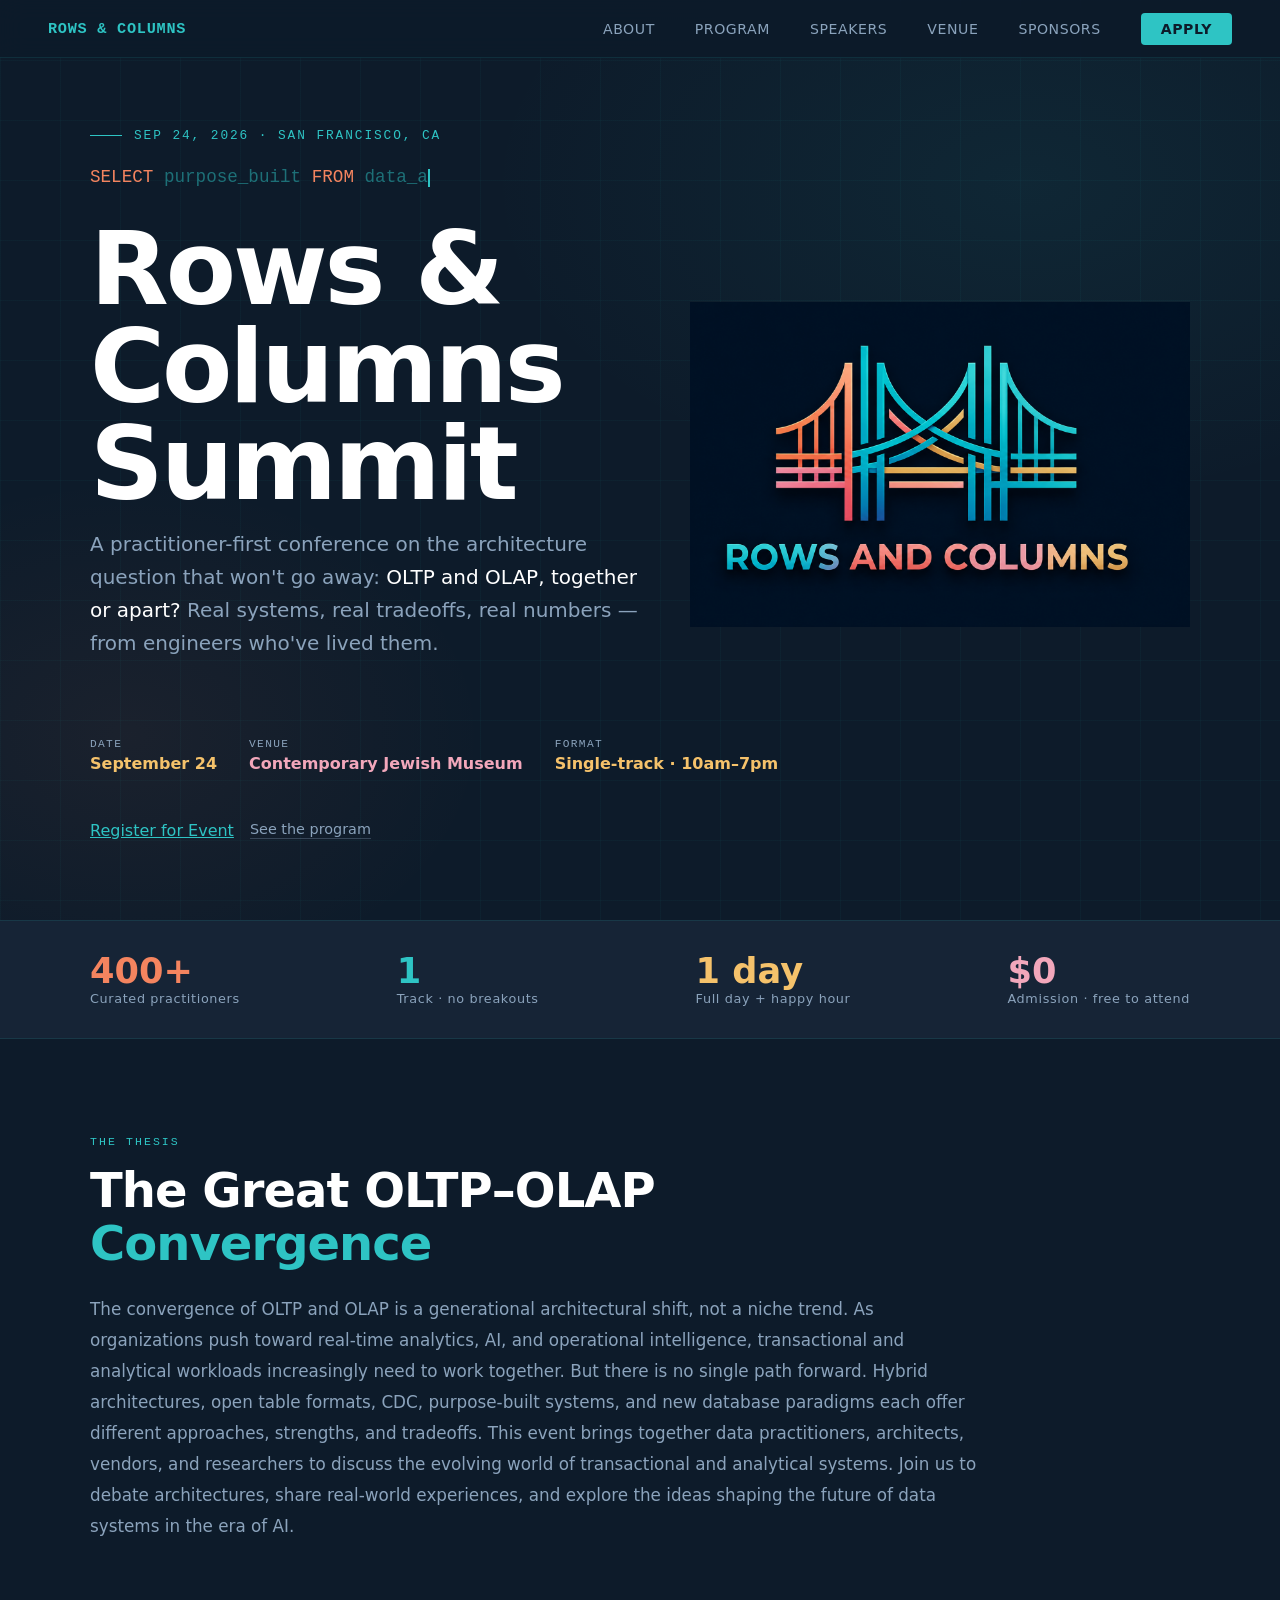
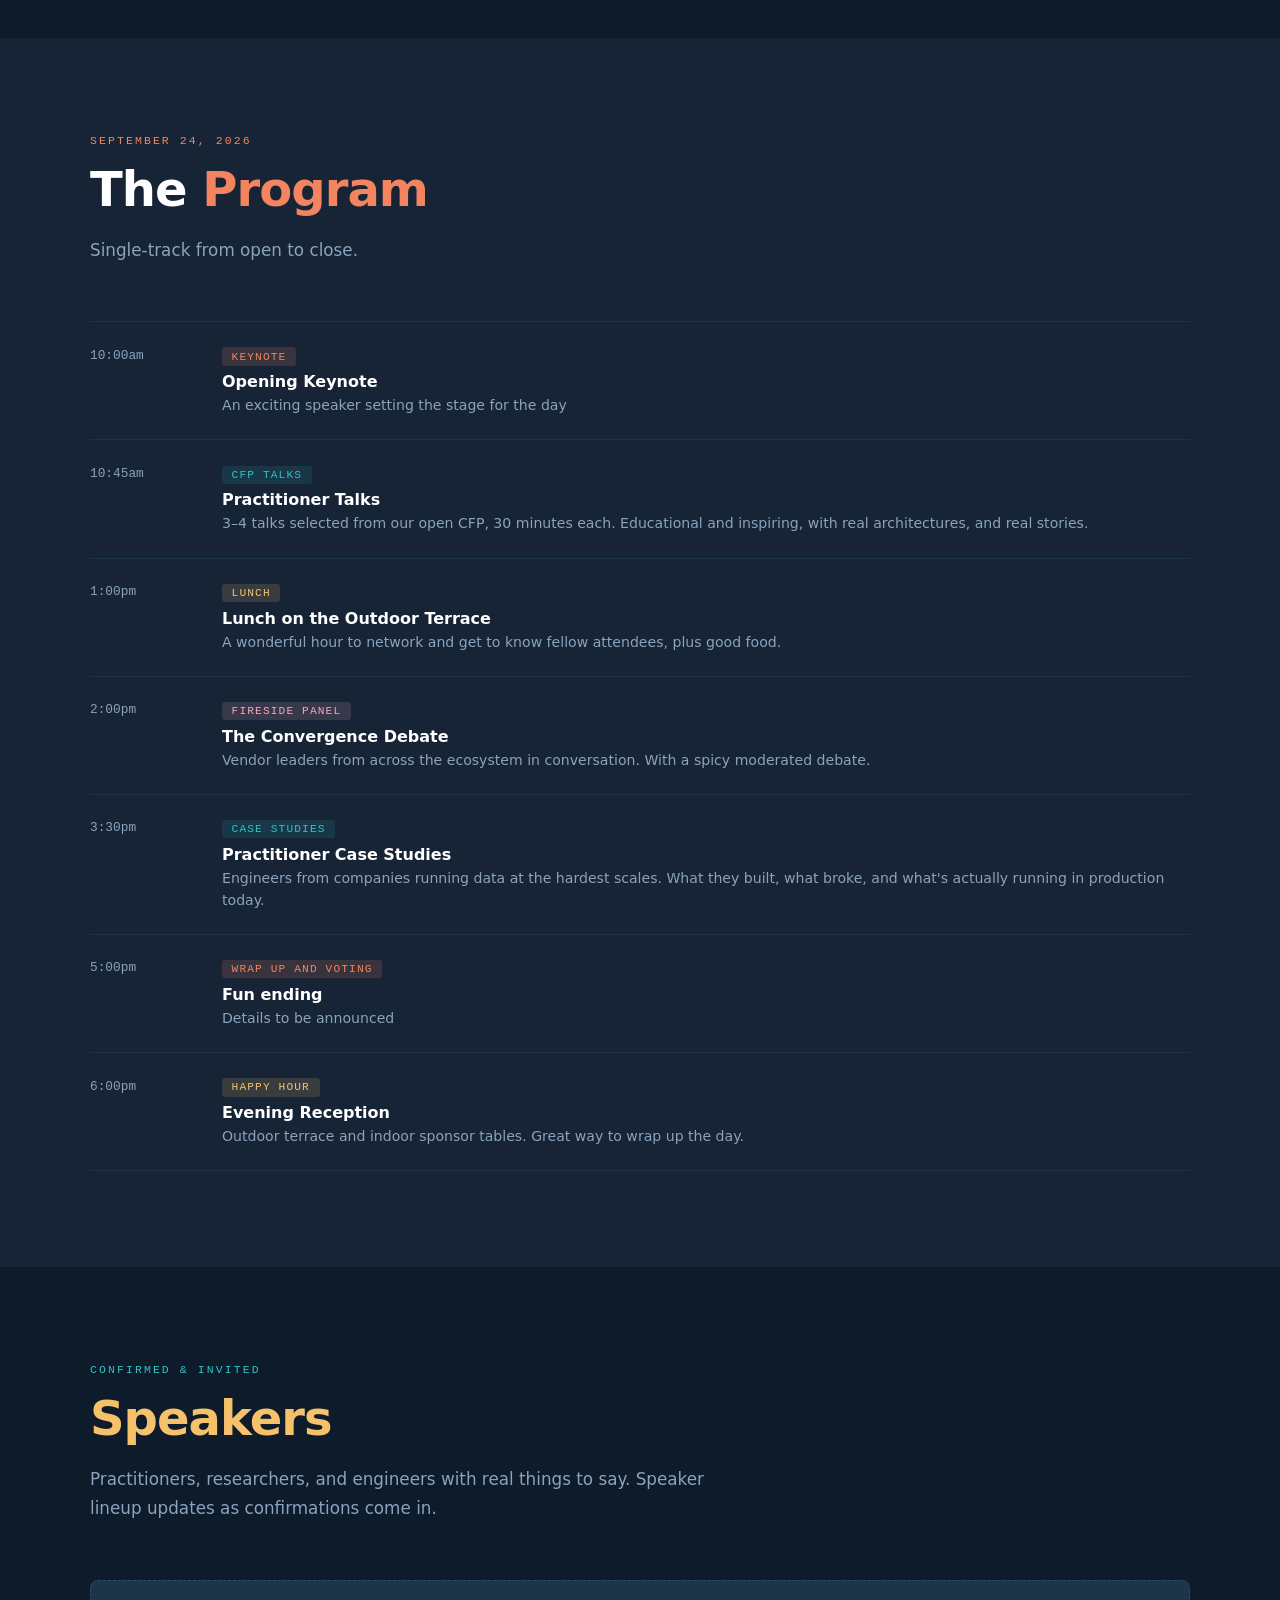
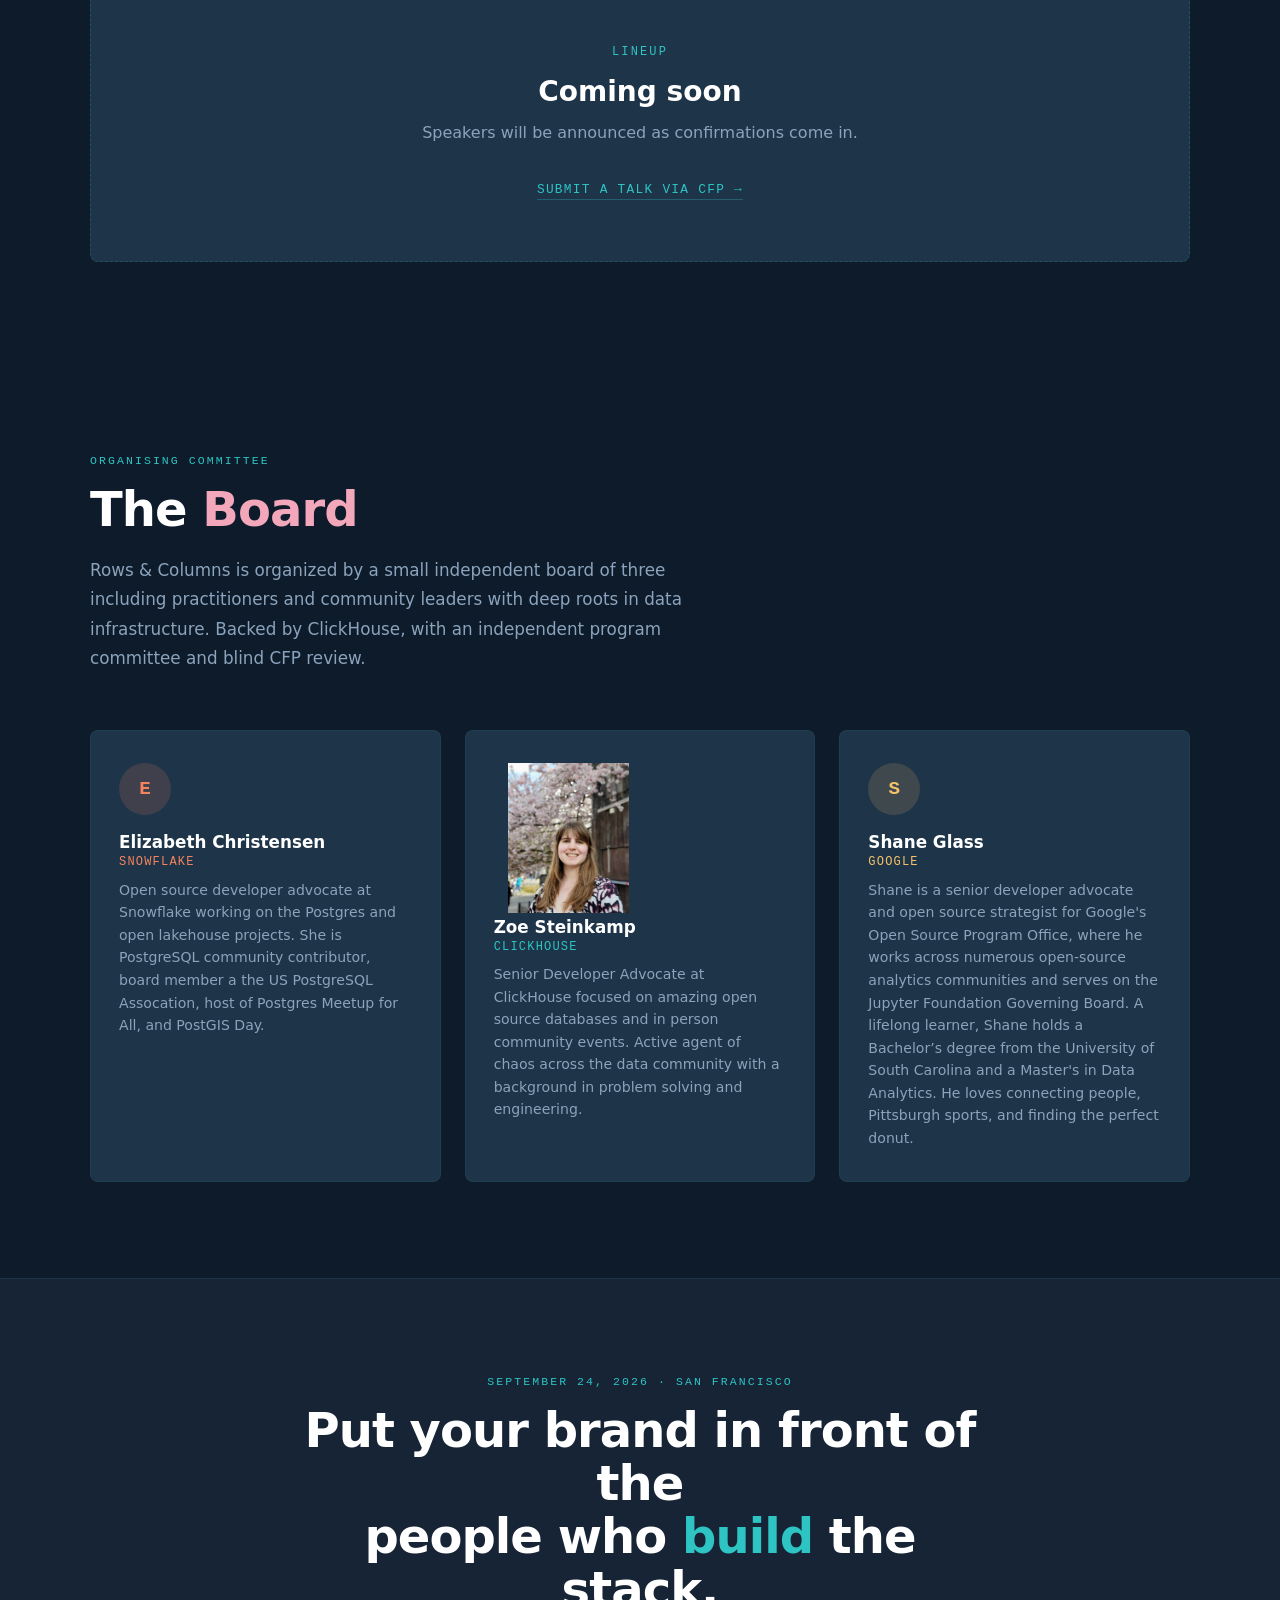
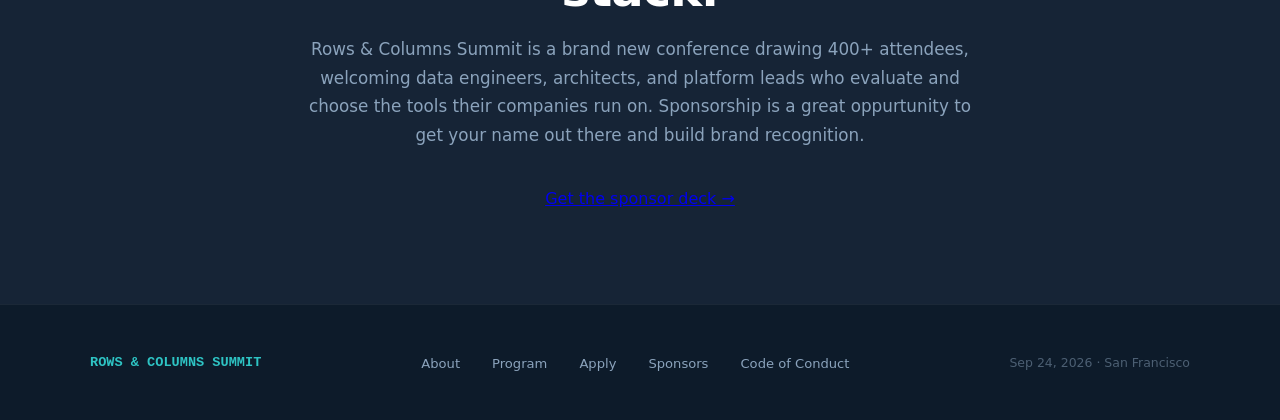
==== commit aea66e9b: "word changes update" ====
--- a/index.html
+++ b/index.html
@@ -97,10 +97,10 @@
 <section class="section" id="about">
   <div class="section-inner">
     <div class="section-eyebrow reveal">The thesis</div>
-    <h2 class="section-title reveal">Purpose-built beats converged.<br><span style="color: var(--teal);">Properly connected</span> beats both.</h2>
+    <h2 class="section-title reveal">The Great OLTP–OLAP <br><span style="color: var(--teal);">Convergence</span></h2>
     <p class="section-body reveal" style="max-width: 900px; margin-top: 1.5rem; font-size: 1.05rem; line-height: 1.85;">
-      The convergence of OLTP and OLAP is a generational architectural shift, not a niche trend. You can see data teams at any scale keep arriving at the same conclusion: transactional and analytical workloads need to work together. Even though they have fundamentally different physical requirements, data systems of the future will need to optimize for both in a single engine means compromising on both. <em>Is hybrid architecture the way? Open table formats? CDC? Purpose built systems?</em> A new paradigm of data architecture is emerging to merge OLTP and OLAP into purpose-built systems and there are a lot of approaches and even more tradeoffs. The era of AI is pushing the topic to the top of everyone's priority list. This event brings together <em>data practitioners and enthusiasts</em> to discuss the world of rows and columns, data systems for both transactions and analytics.
-    </p>
+The convergence of OLTP and OLAP is a generational architectural shift, not a niche trend. As organizations push toward real-time analytics, AI, and operational intelligence, transactional and analytical workloads increasingly need to work together. But there is no single path forward. Hybrid architectures, open table formats, CDC, purpose-built systems, and new database paradigms each offer different approaches, strengths, and tradeoffs.
+This event brings together data practitioners, architects, vendors, and researchers to discuss the evolving world of transactional and analytical systems. Join us to debate architectures, share real-world experiences, and explore the ideas shaping the future of data systems in the era of AI.    </p>
   </div>
 </section>
 
@@ -201,7 +201,7 @@
         <div class="board-avatar" style="background: rgba(244,132,95,0.15); color: var(--coral);">E</div>
         <div class="board-name">Elizabeth Christensen</div>
         <div class="board-company" style="color: var(--coral);">Snowflake</div>
-        <div class="board-bio">Came over via the Crunchy Data acquisition. Postgres core contributor, board member of the US PostgreSQL Association, and builder of pg_lake — bridging Postgres with Apache Iceberg.</div>
+        <div class="board-bio">Open source developer advocate at Snowflake working on the Postgres and open lakehouse projects. She is PostgreSQL community contributor, board member a the US PostgreSQL Assocation, host of Postgres Meetup for All, and PostGIS Day.</div>
       </div>
 
       <div class="board-card reveal">
@@ -215,7 +215,7 @@
         <div class="board-avatar" style="background: rgba(245,194,107,0.15); color: var(--gold);">S</div>
         <div class="board-name">Shane Glass</div>
         <div class="board-company" style="color: var(--gold);">Google</div>
-        <div class="board-bio">Leads Google Cloud's open source data analytics strategy out of Google's Open Source Program Office. Previously led Google Cloud's Public Datasets Program. M.S. in Data Analytics.</div>
+        <div class="board-bio">Shane is a senior developer advocate and open source strategist for Google's Open Source Program Office, where he works across numerous open-source analytics communities and serves on the Jupyter Foundation Governing Board. A lifelong learner, Shane holds a Bachelor’s degree from the University of South Carolina and a Master's in Data Analytics. He loves connecting people, Pittsburgh sports, and finding the perfect donut.</div>
       </div>
 
     </div>
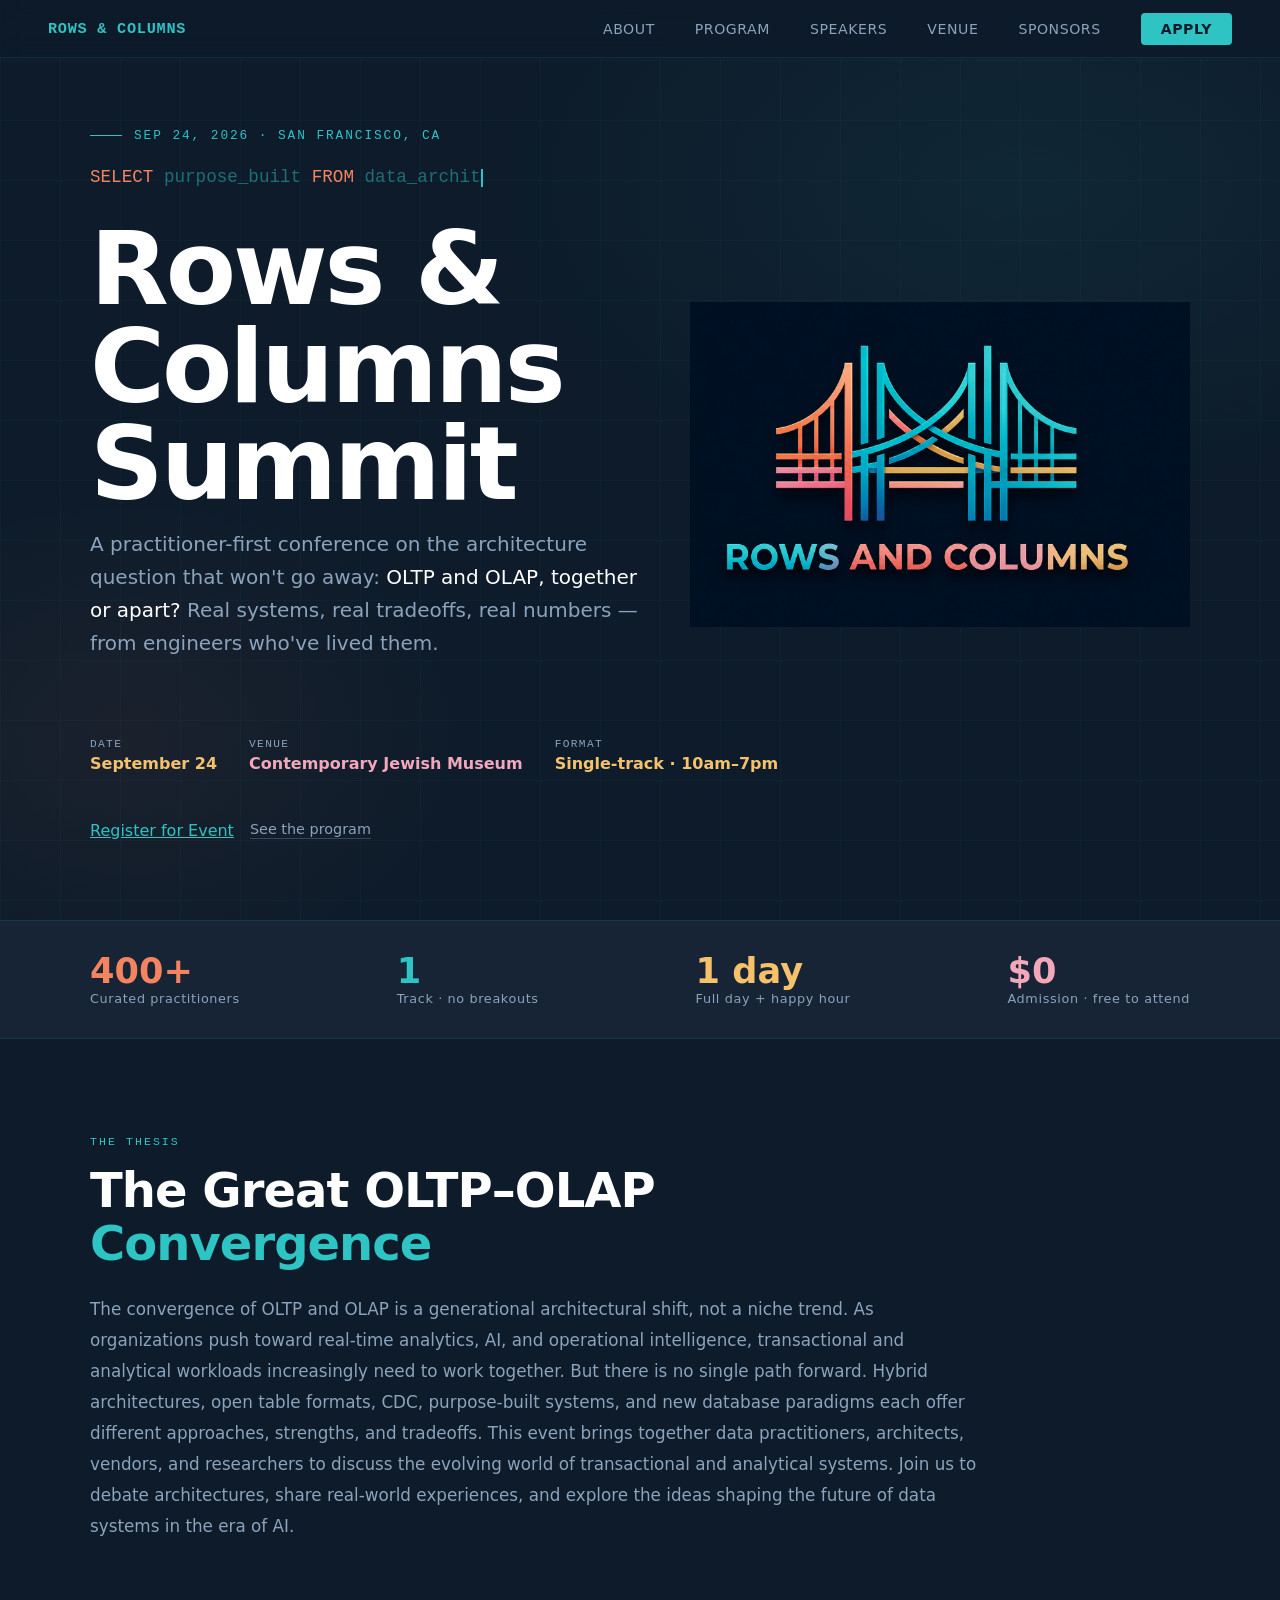
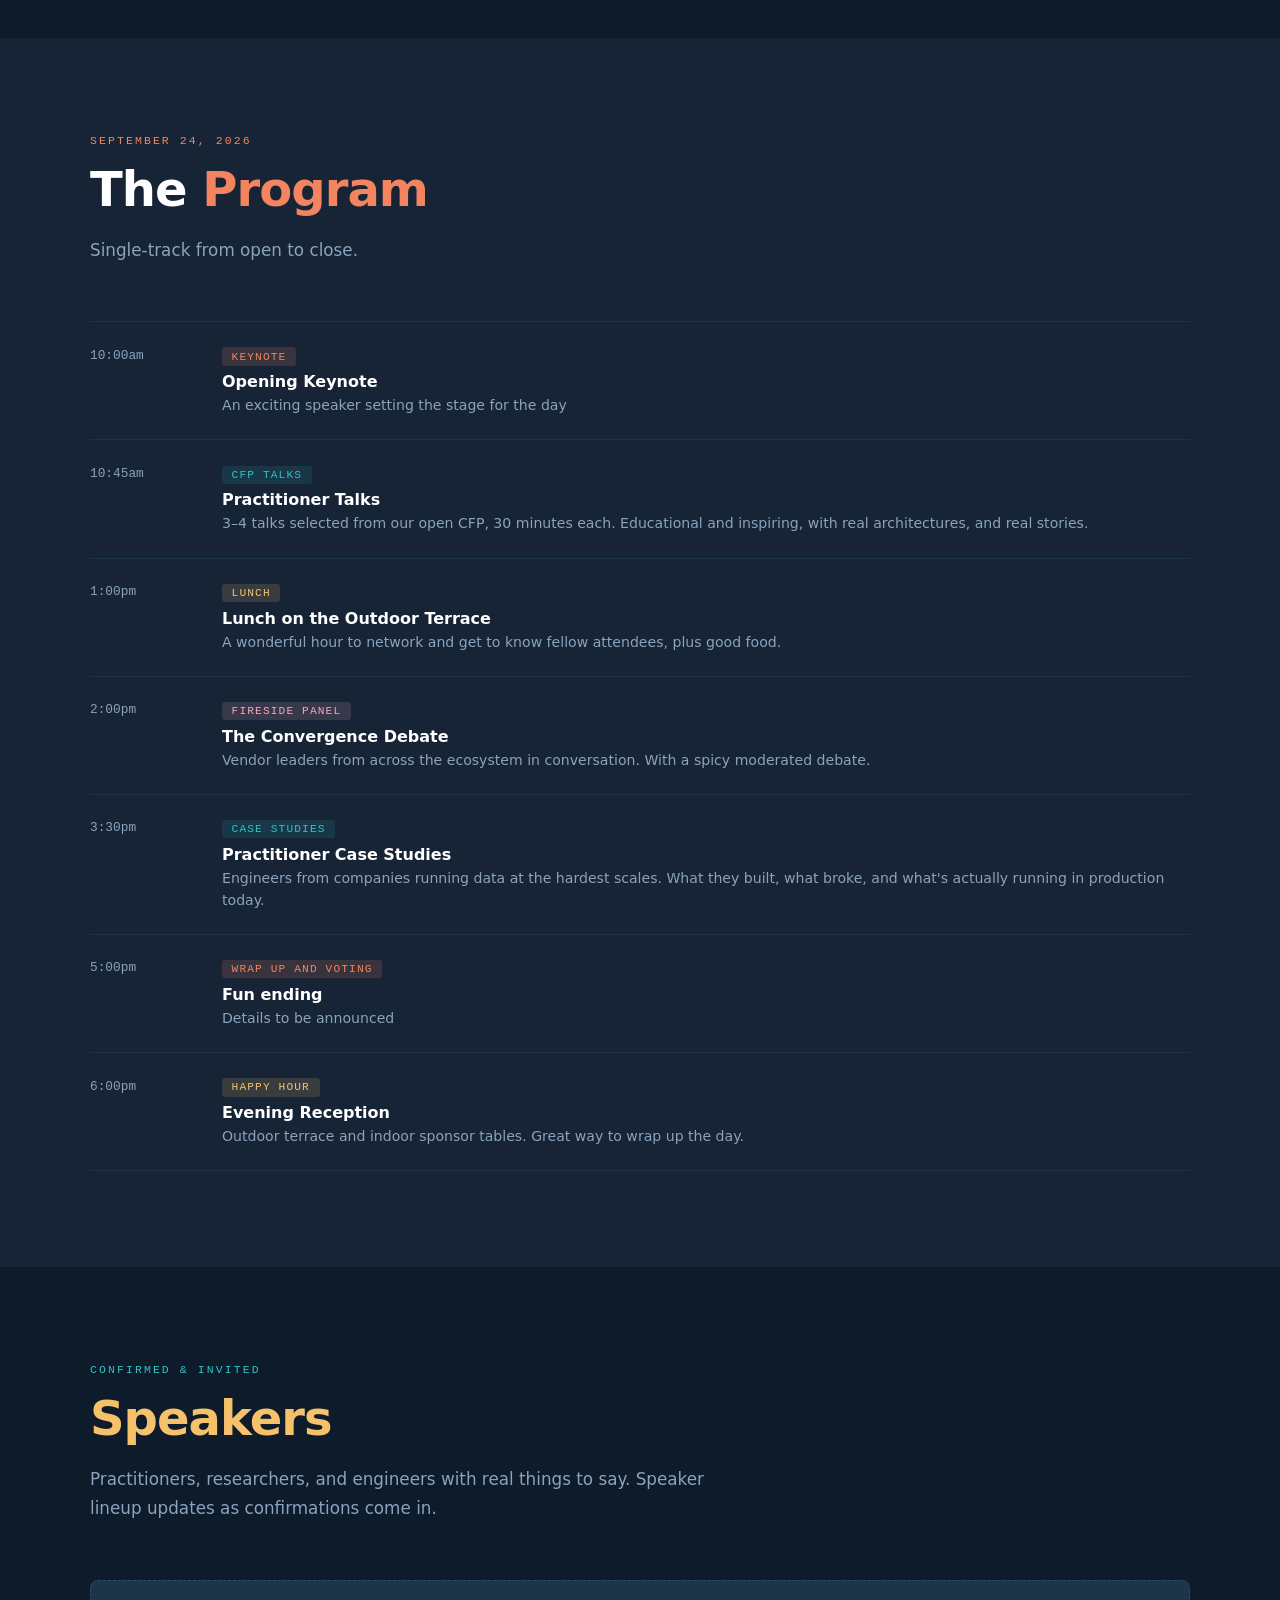
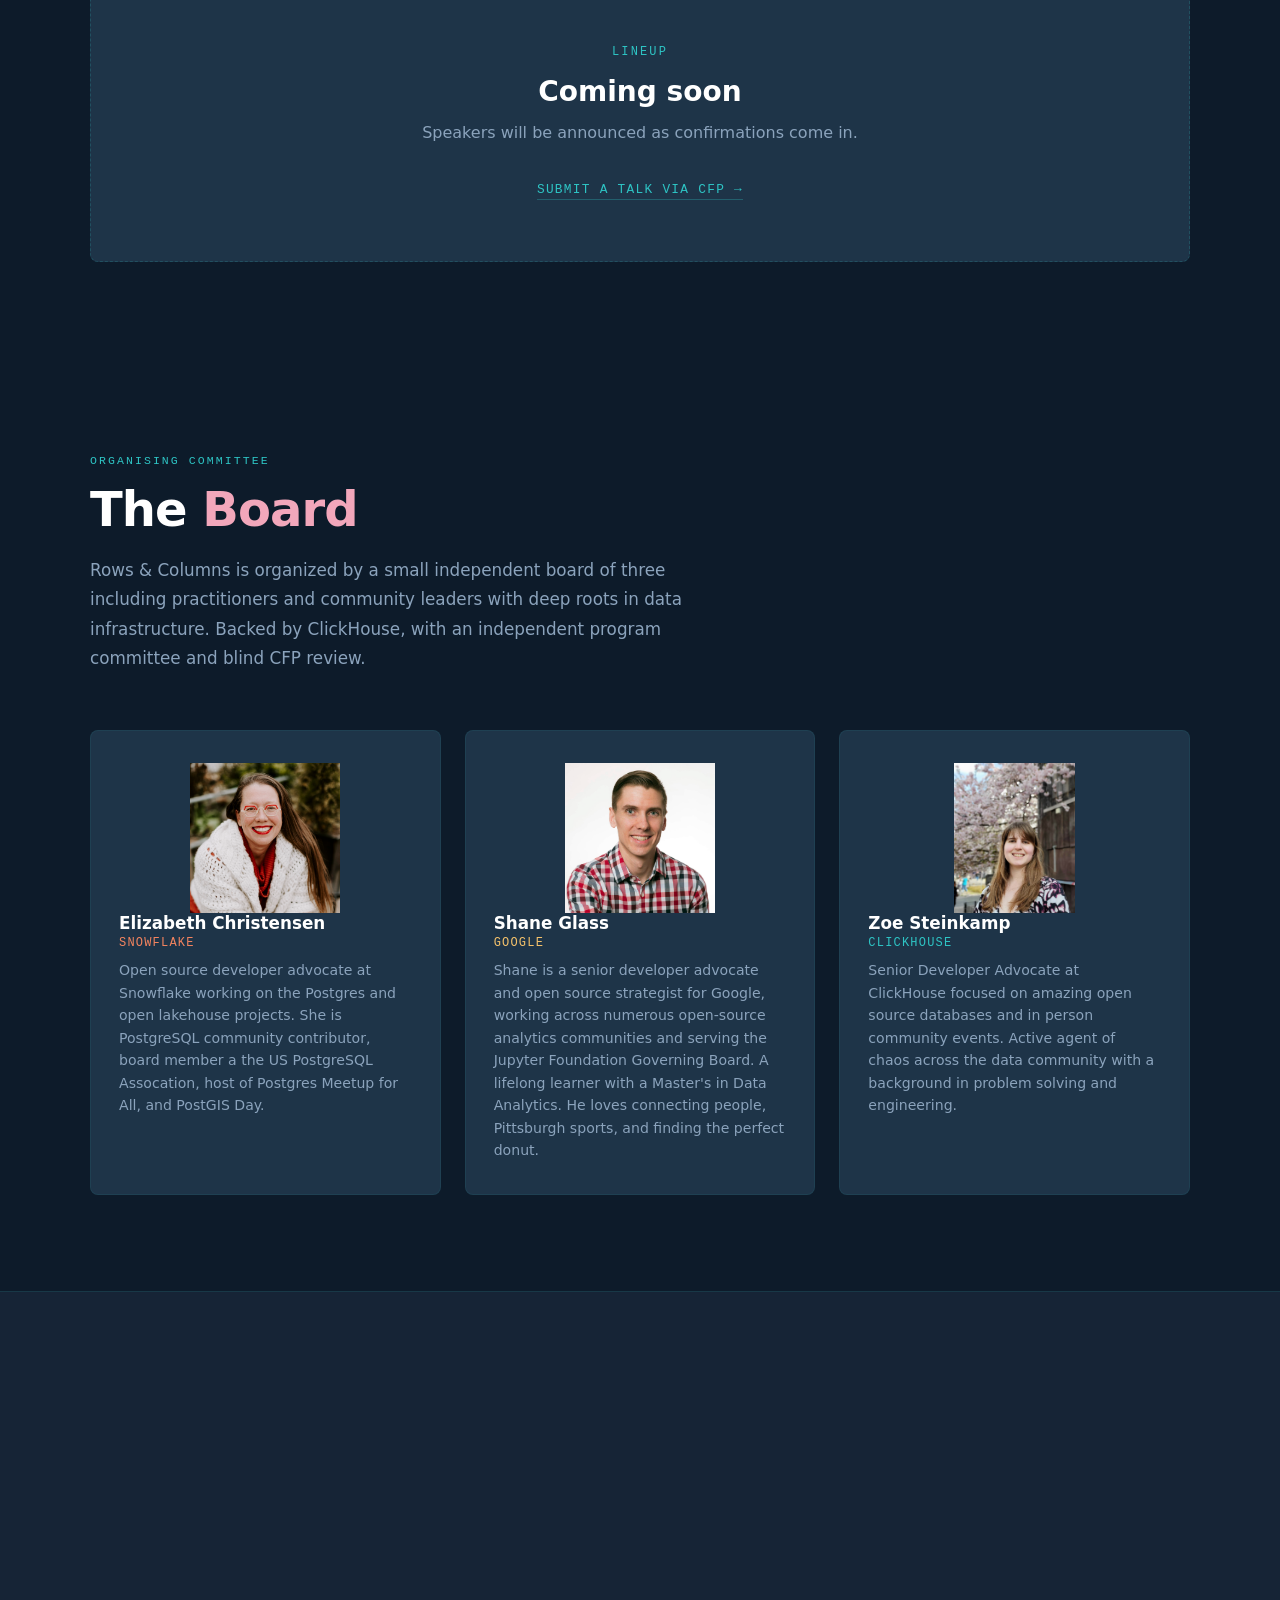
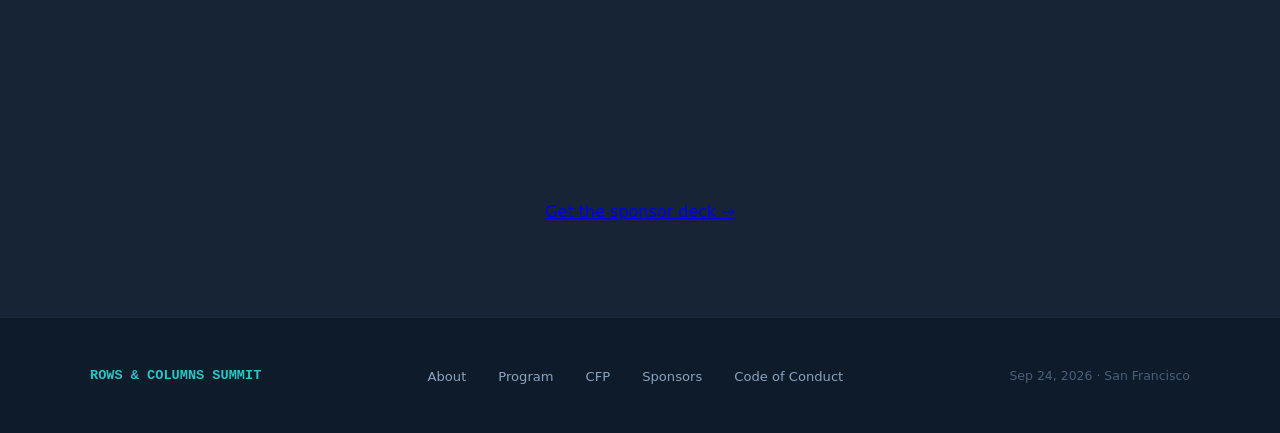
==== commit db7ee791: "design updates only thing left is sponsor decks" ====
--- a/index.html
+++ b/index.html
@@ -183,7 +183,7 @@
       <div style="font-size: 1rem; color: var(--text-muted); max-width: 480px; margin: 0 auto 2rem; line-height: 1.65;">
         Speakers will be announced as confirmations come in. 
       </div>
-      <a href="#" style="font-family: 'Courier New', monospace; font-size: 0.8rem; letter-spacing: 0.1em; text-transform: uppercase; color: var(--teal); text-decoration: none; border-bottom: 1px solid rgba(46,196,196,0.3); padding-bottom: 2px;">Submit a talk via CFP →</a>
+      <a href="https://sessionize.com/rows-and-columns-summit" style="font-family: 'Courier New', monospace; font-size: 0.8rem; letter-spacing: 0.1em; text-transform: uppercase; color: var(--teal); text-decoration: none; border-bottom: 1px solid rgba(46,196,196,0.3); padding-bottom: 2px;">Submit a talk via CFP →</a>
     </div>
   </div>
 </section>
@@ -198,26 +198,25 @@
     <div class="board-grid">
 
       <div class="board-card reveal">
-        <div class="board-avatar" style="background: rgba(244,132,95,0.15); color: var(--coral);">E</div>
+        <img src="liz.png" alt="Elizabeth image" style="width: 150px; height: 150px; object-fit: contain; flex-shrink: 0;display: block; margin: 0 auto;">
         <div class="board-name">Elizabeth Christensen</div>
         <div class="board-company" style="color: var(--coral);">Snowflake</div>
         <div class="board-bio">Open source developer advocate at Snowflake working on the Postgres and open lakehouse projects. She is PostgreSQL community contributor, board member a the US PostgreSQL Assocation, host of Postgres Meetup for All, and PostGIS Day.</div>
       </div>
 
       <div class="board-card reveal">
-        <img src="zoe.jpg" alt="Zoes image" style="width: 150px; height: 150px; object-fit: contain; flex-shrink: 0;">
+         <img src="shane.jpg" alt="shanes image" style="width: 150px; height: 150px; object-fit: contain; flex-shrink: 0;display: block; margin: 0 auto;">
+        <div class="board-name">Shane Glass</div>
+        <div class="board-company" style="color: var(--gold);">Google</div>
+        <div class="board-bio">Shane is a senior developer advocate and open source strategist for Google, working across numerous open-source analytics communities and serving the Jupyter Foundation Governing Board. A lifelong learner with a Master's in Data Analytics. He loves connecting people, Pittsburgh sports, and finding the perfect donut.</div>
+      </div>
+
+        <div class="board-card reveal">
+        <img src="zoe.jpg" alt="Zoes image" style="width: 150px; height: 150px; object-fit: contain; flex-shrink: 0;display: block; margin: 0 auto;">
         <div class="board-name">Zoe Steinkamp</div>
         <div class="board-company" style="color: var(--teal);">ClickHouse</div>
         <div class="board-bio">Senior Developer Advocate at ClickHouse focused on amazing open source databases and in person community events. Active agent of chaos across the data community with a background in problem solving and engineering.</div>
       </div>
-
-      <div class="board-card reveal">
-        <div class="board-avatar" style="background: rgba(245,194,107,0.15); color: var(--gold);">S</div>
-        <div class="board-name">Shane Glass</div>
-        <div class="board-company" style="color: var(--gold);">Google</div>
-        <div class="board-bio">Shane is a senior developer advocate and open source strategist for Google's Open Source Program Office, where he works across numerous open-source analytics communities and serves on the Jupyter Foundation Governing Board. A lifelong learner, Shane holds a Bachelor’s degree from the University of South Carolina and a Master's in Data Analytics. He loves connecting people, Pittsburgh sports, and finding the perfect donut.</div>
-      </div>
-
     </div>
   </div>
 </section>
@@ -245,7 +244,7 @@
     <ul class="footer-links">
       <li><a href="#about">About</a></li>
       <li><a href="#program">Program</a></li>
-      <li><a href="#apply">Apply</a></li>
+      <li><a href="#speakers">CFP</a></li>
       <li><a href="#sponsors">Sponsors</a></li>
       <li><a href="code-of-conduct.html">Code of Conduct</a></li>
     </ul>
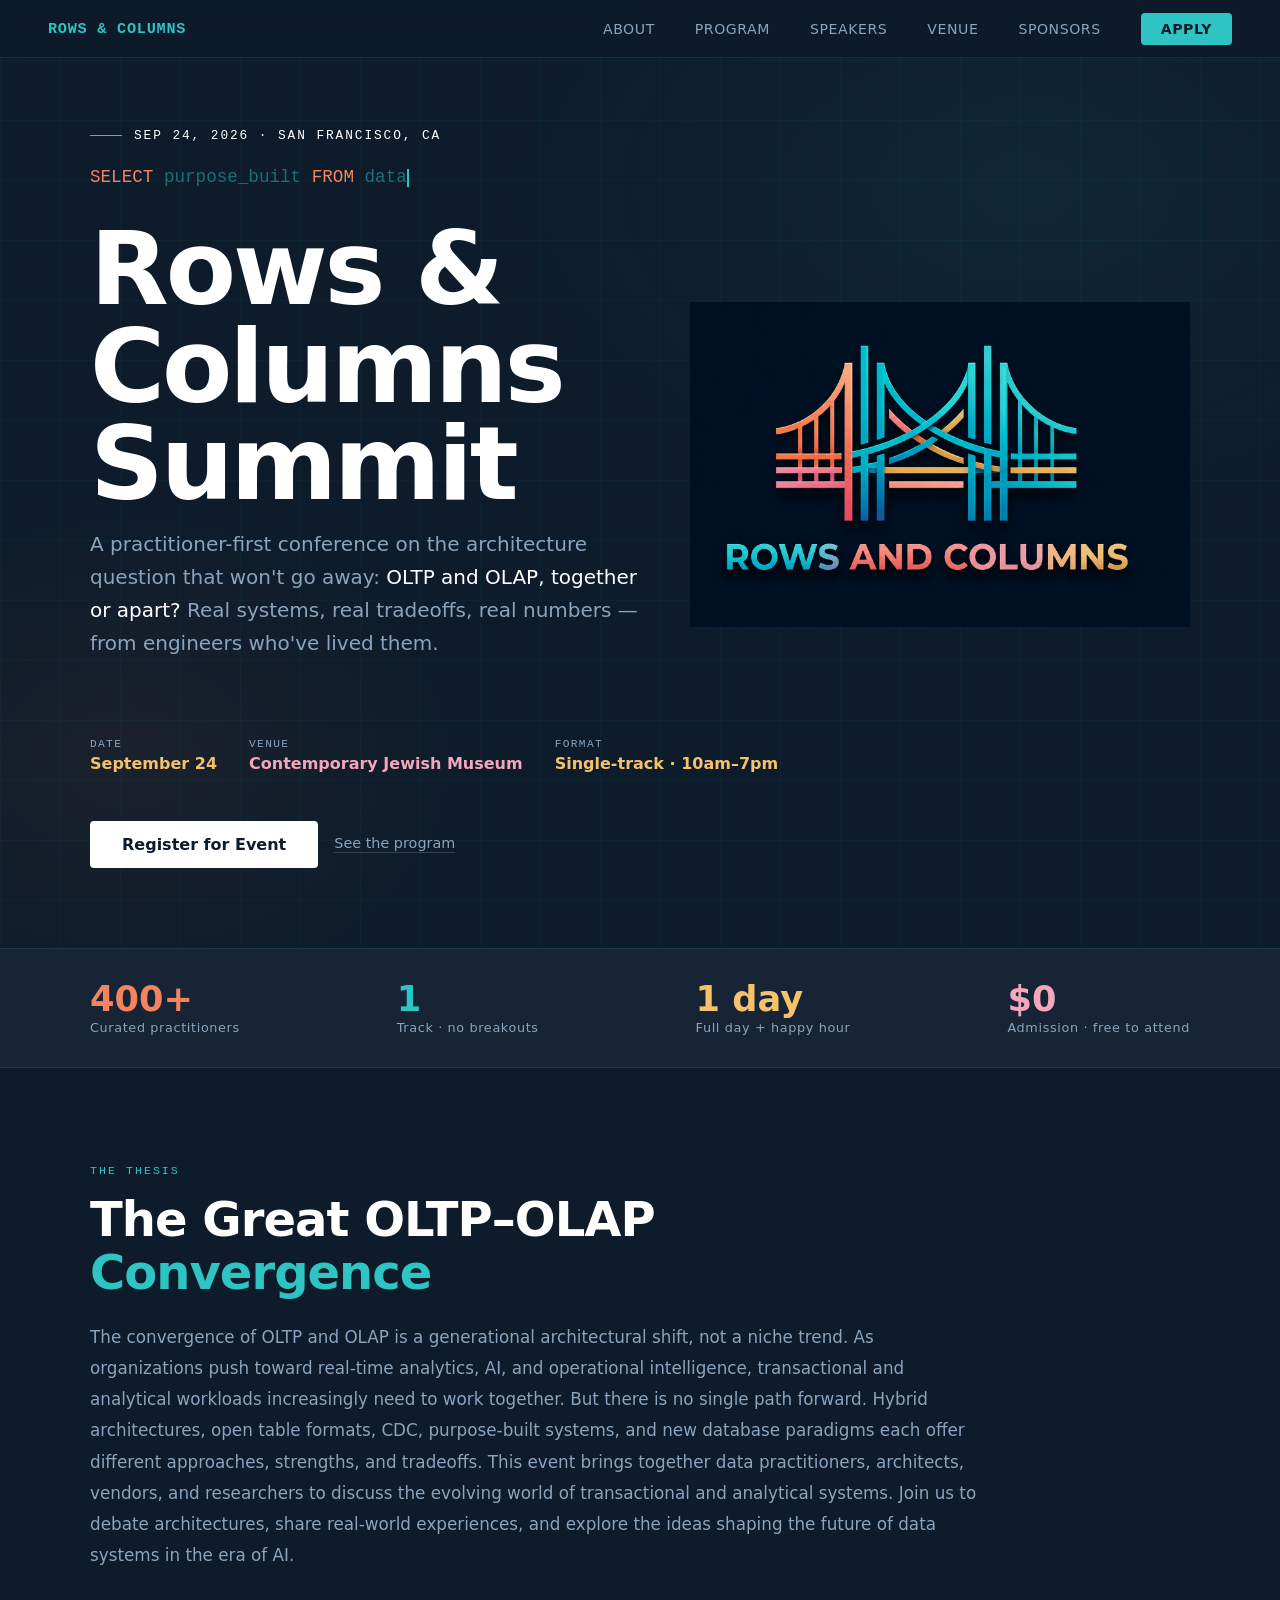
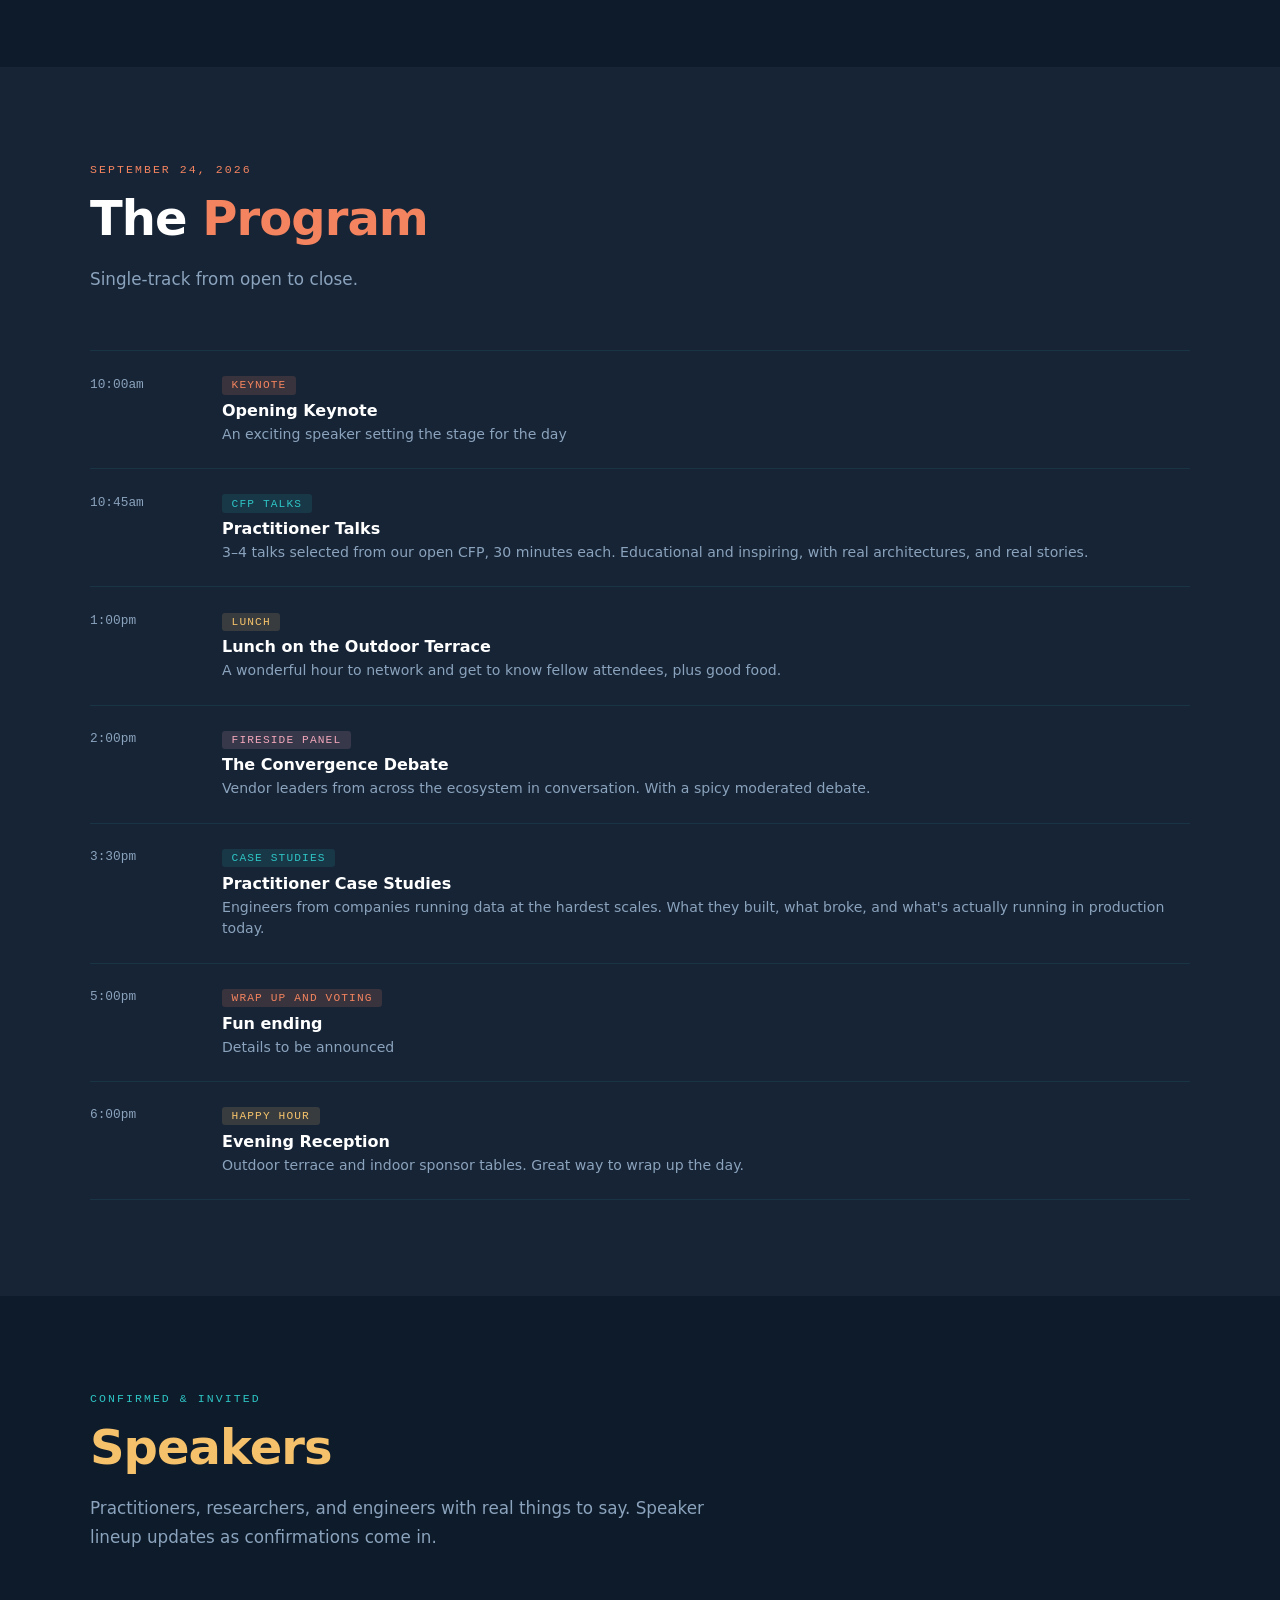
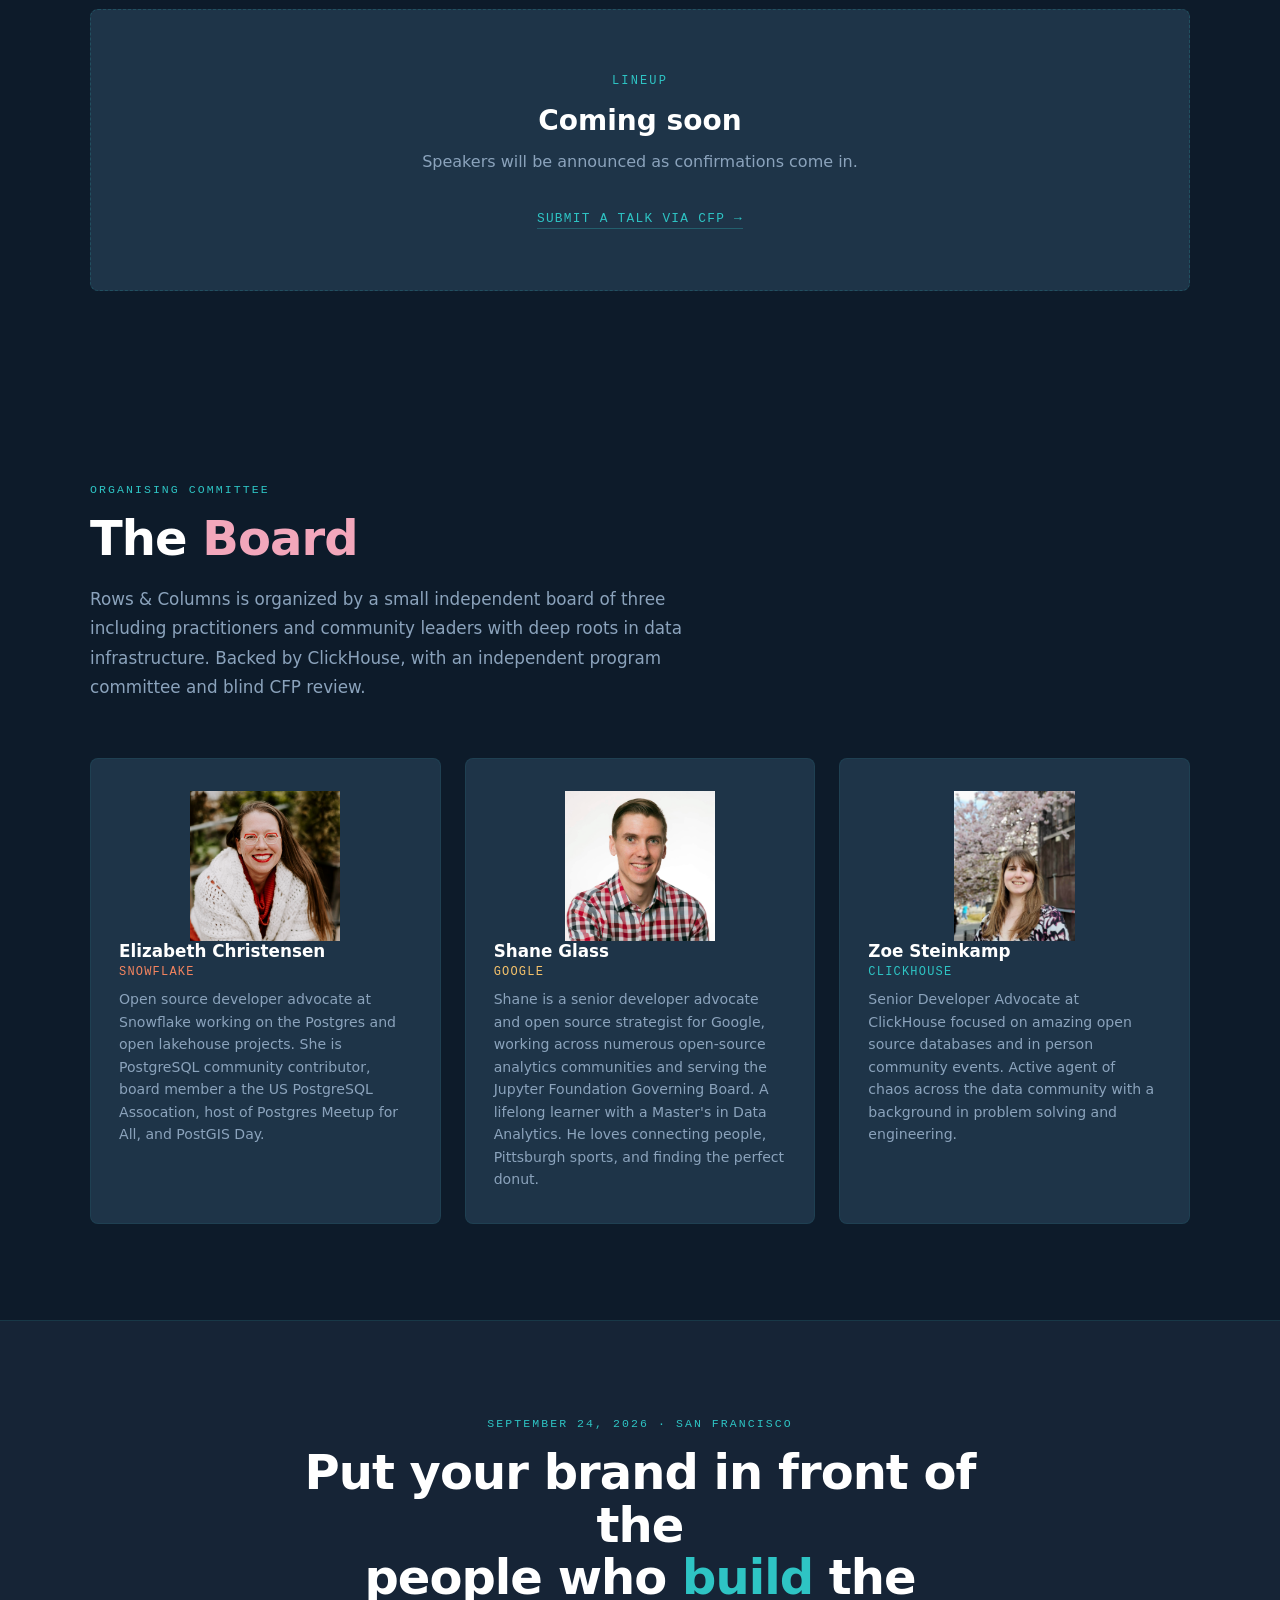
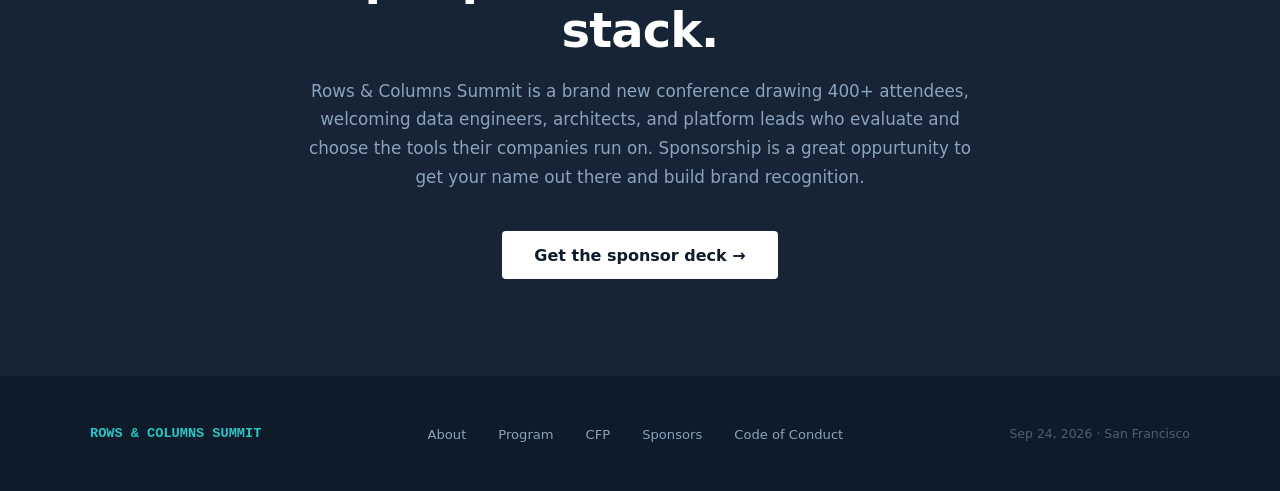
==== commit 8a9dd93b: "minor style edits" ====
--- a/index.html
+++ b/index.html
@@ -24,7 +24,7 @@
 <!-- HERO -->
 <section class="hero">
   <div class="hero-inner">
-    <div class="hero-eyebrow">Sep 24, 2026 · San Francisco, CA</div>
+    <div class="hero-eyebrow" style="color:white">Sep 24, 2026 · San Francisco, CA</div>
     <div class="hero-query" id="heroQuery">
       <span id="queryText"></span><span class="cursor"></span>
     </div>
@@ -59,7 +59,7 @@
       <a
         href="https://luma.com/event/evt-bQcR6tDKi8OmTXu"
         class="luma-checkout--button"
-        style="color: var(--teal);"
+        style="background: white; color: #0D1B2A; font-weight: 700; padding: 0.9rem 2rem; border-radius: 4px; text-decoration: none; display: inline-block;"
         data-luma-action="checkout"
         data-luma-event-id="evt-bQcR6tDKi8OmTXu"
       >
@@ -232,7 +232,7 @@
     <p class="apply-body reveal">
       Rows &amp; Columns Summit is a brand new conference drawing 400+ attendees, welcoming data engineers, architects, and platform leads who evaluate and choose the tools their companies run on. Sponsorship is a great oppurtunity to get your name out there and build brand recognition. 
     </p>
-    <a href="rows-columns-sponsor-deck.pdf" target="_blank">Get the sponsor deck →</a>
+    <a href="rows-columns-sponsor-deck.pdf" target="_blank" style="background: white; color: #0D1B2A; font-weight: 700; padding: 0.9rem 2rem; border-radius: 4px; text-decoration: none; display: inline-block;">Get the sponsor deck →</a>
   </div>
 </section>
 
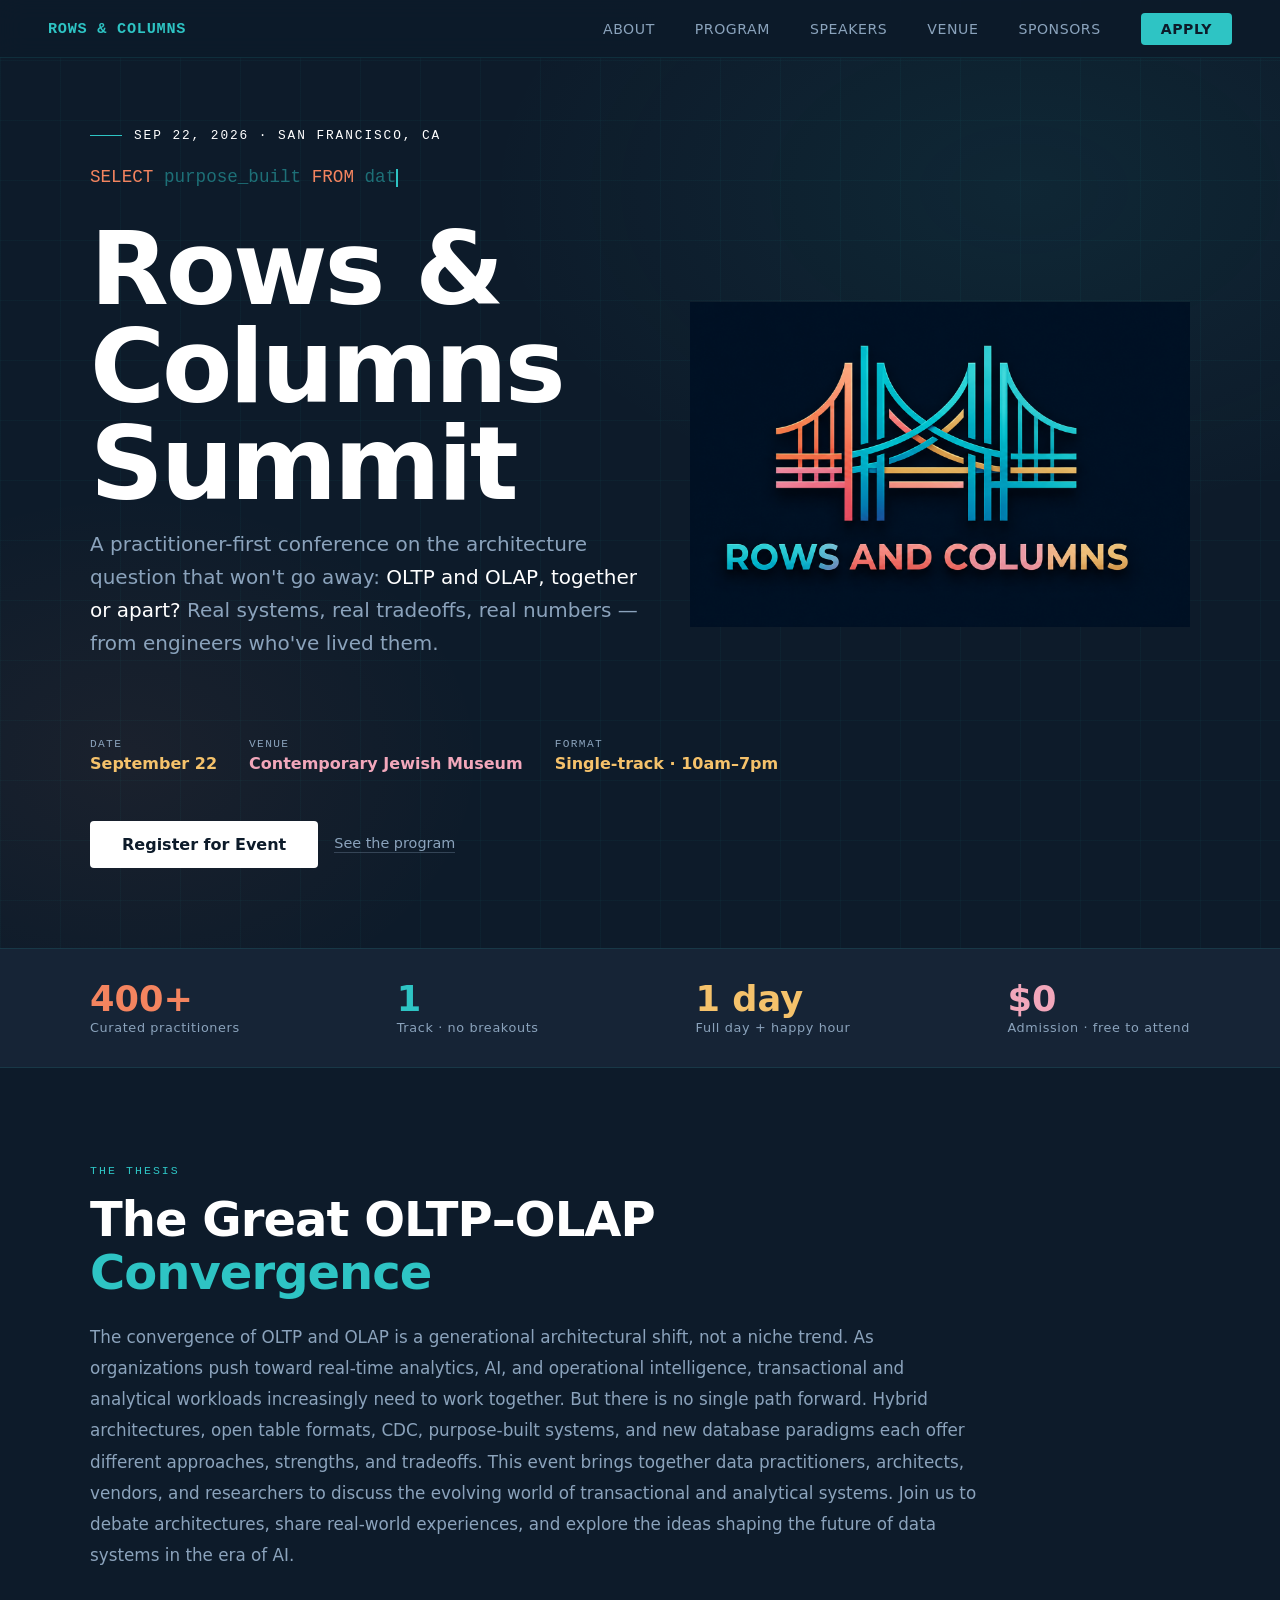
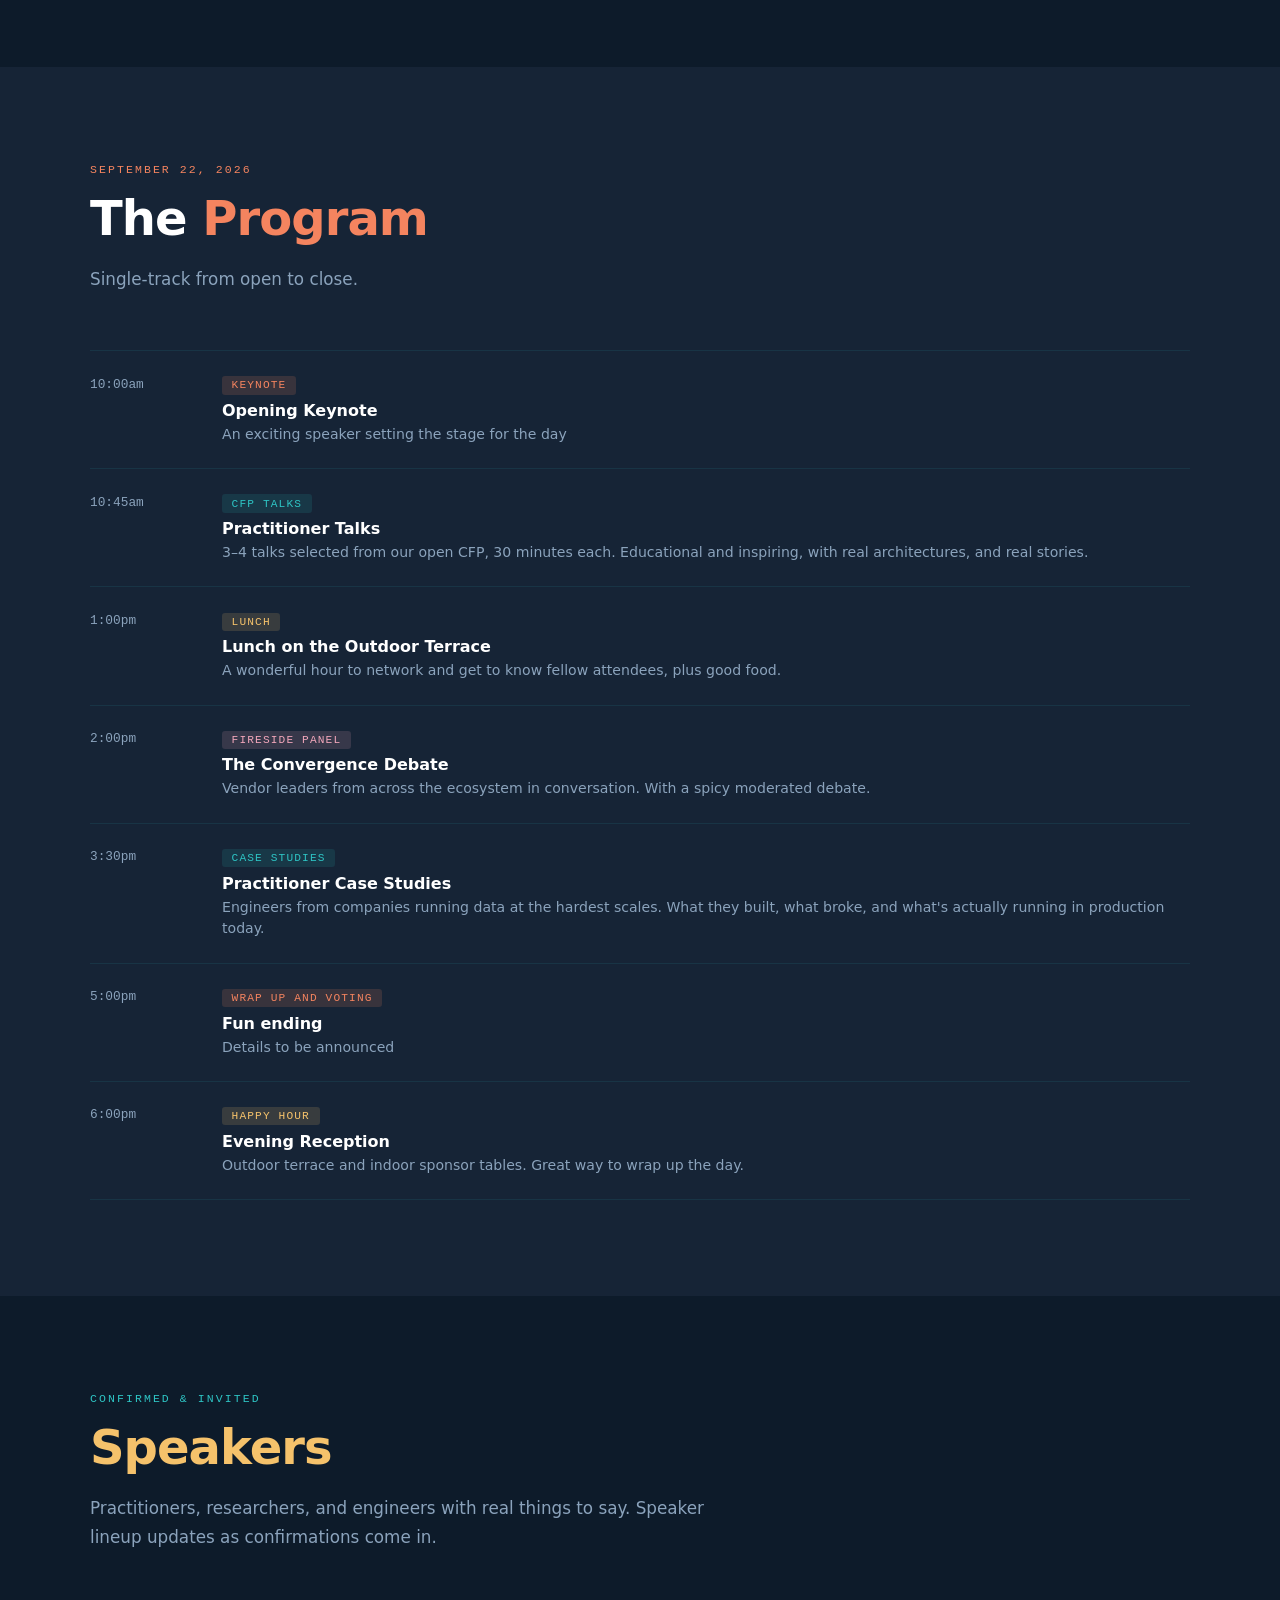
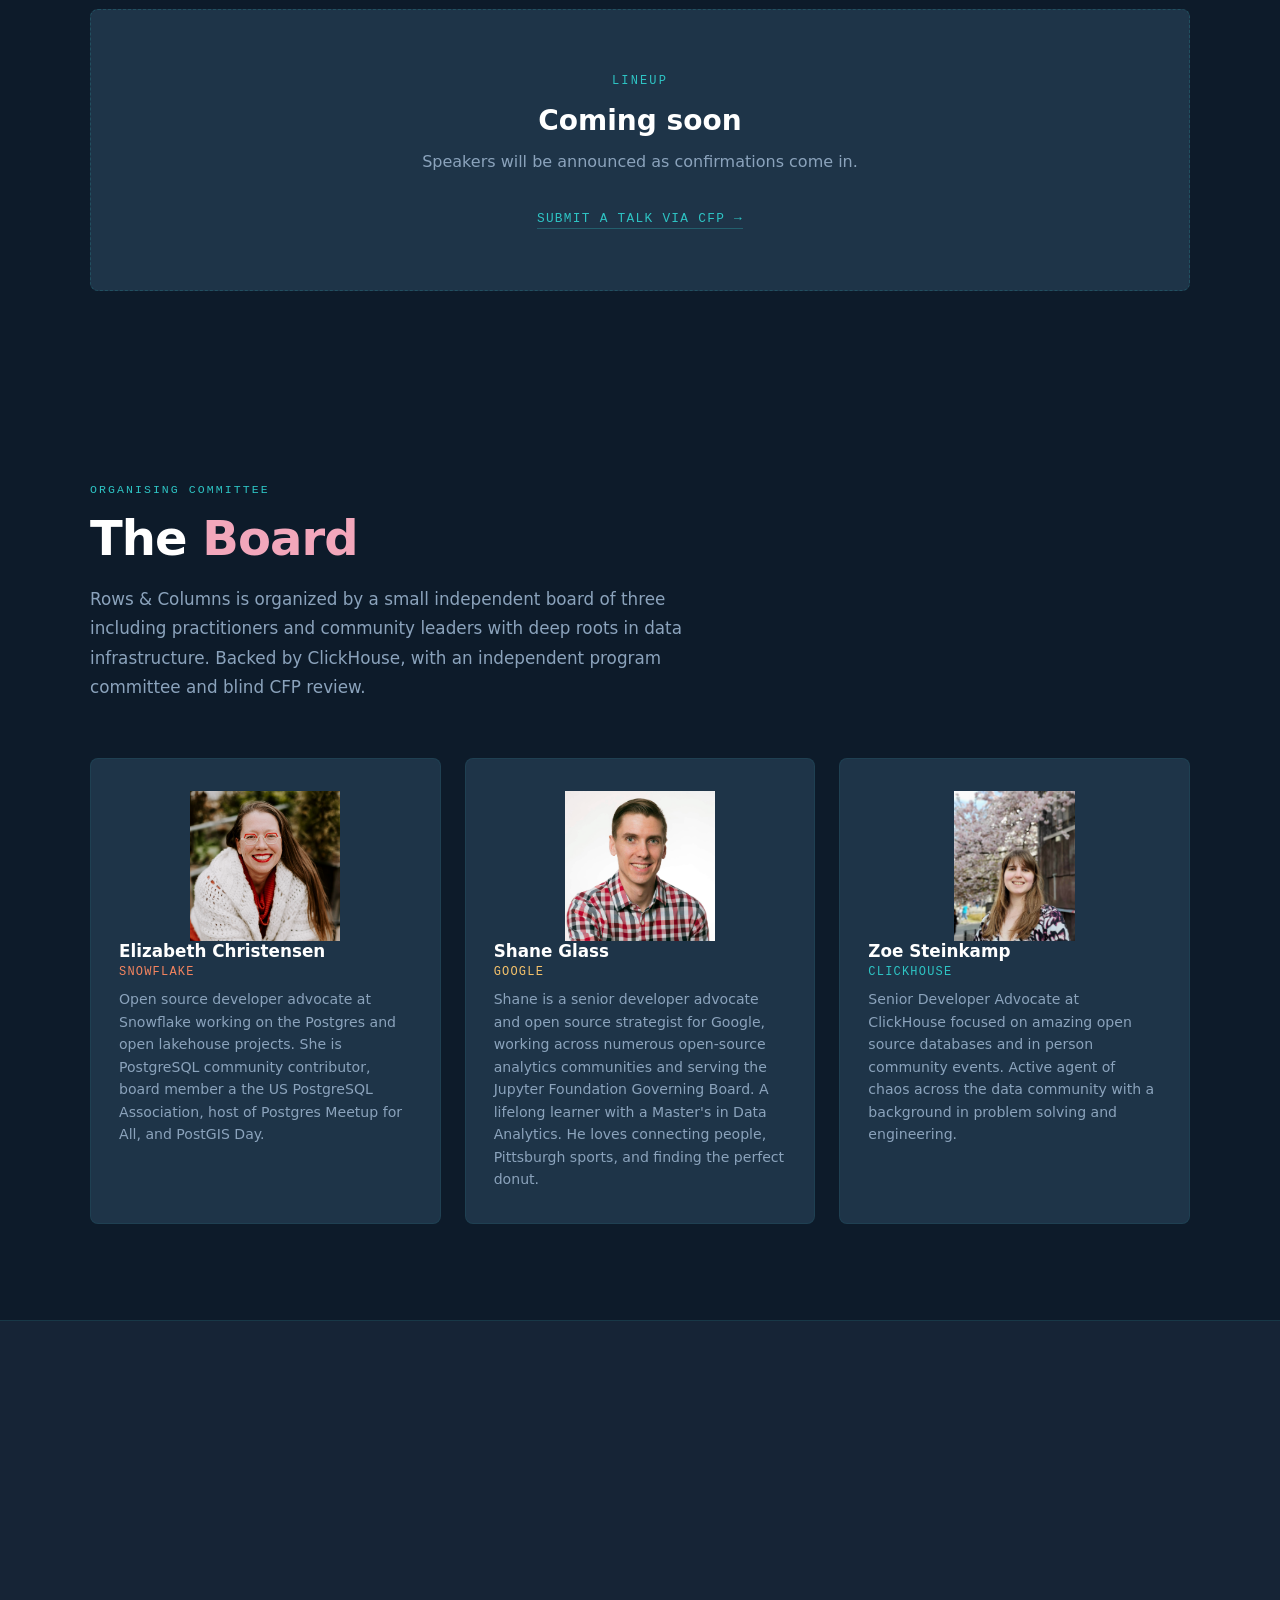
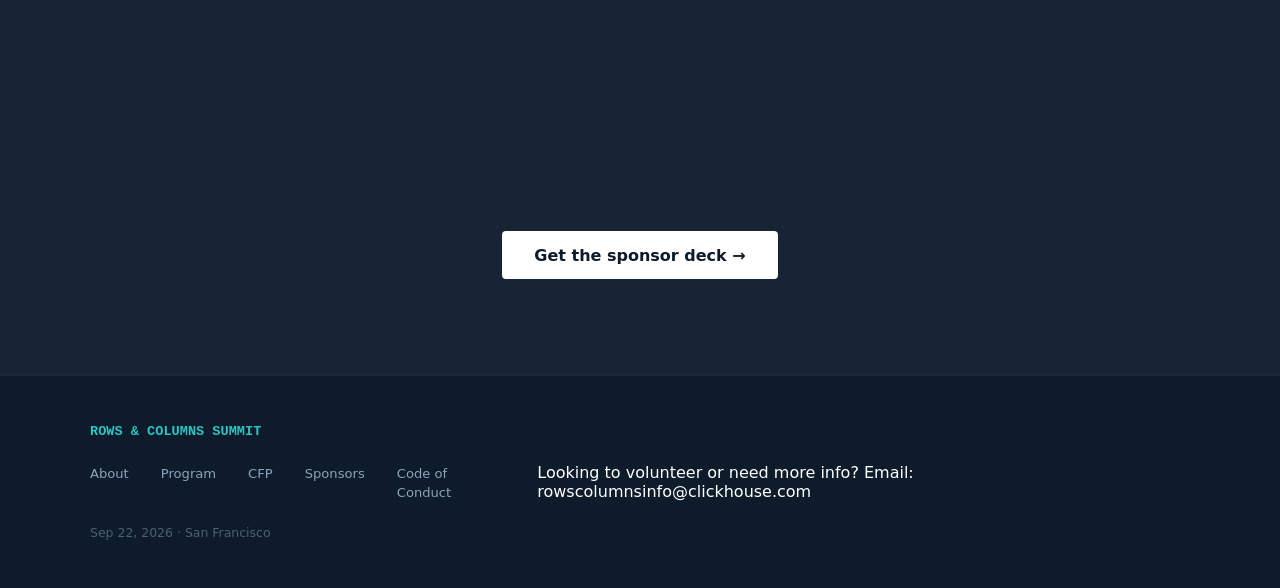
==== commit 36e31c7a: "date change added sponsors deck" ====
--- a/index.html
+++ b/index.html
@@ -3,7 +3,7 @@
 <head>
 <meta charset="UTF-8">
 <meta name="viewport" content="width=device-width, initial-scale=1.0">
-<title>Rows & Columns Summit — September 24, 2026 · San Francisco</title>
+<title>Rows & Columns Summit — September 22, 2026 · San Francisco</title>
 <link rel="stylesheet" href="styles.css">
 </head>
 <body>
@@ -24,7 +24,7 @@
 <!-- HERO -->
 <section class="hero">
   <div class="hero-inner">
-    <div class="hero-eyebrow" style="color:white">Sep 24, 2026 · San Francisco, CA</div>
+    <div class="hero-eyebrow" style="color:white">Sep 22, 2026 · San Francisco, CA</div>
     <div class="hero-query" id="heroQuery">
       <span id="queryText"></span><span class="cursor"></span>
     </div>
@@ -44,7 +44,7 @@
     <div class="hero-meta">
       <div class="hero-meta-item">
         <span class="hero-meta-label">Date</span>
-        <span class="hero-meta-value" style="color: var(--gold);">September 24</span>
+        <span class="hero-meta-value" style="color: var(--gold);">September 22</span>
       </div>
       <div class="hero-meta-item">
         <span class="hero-meta-label">Venue</span>
@@ -107,7 +107,7 @@
 <!-- PROGRAM -->
 <section class="section section-light" id="program">
   <div class="section-inner">
-    <div class="section-eyebrow reveal">September 24, 2026</div>
+    <div class="section-eyebrow reveal">September 22, 2026</div>
     <h2 class="section-title reveal">The <span style="color: var(--coral);">Program</span></h2>
     <p class="section-body reveal">Single-track from open to close.</p>
     <div class="program-grid">
@@ -201,7 +201,7 @@
         <img src="liz.png" alt="Elizabeth image" style="width: 150px; height: 150px; object-fit: contain; flex-shrink: 0;display: block; margin: 0 auto;">
         <div class="board-name">Elizabeth Christensen</div>
         <div class="board-company" style="color: var(--coral);">Snowflake</div>
-        <div class="board-bio">Open source developer advocate at Snowflake working on the Postgres and open lakehouse projects. She is PostgreSQL community contributor, board member a the US PostgreSQL Assocation, host of Postgres Meetup for All, and PostGIS Day.</div>
+        <div class="board-bio">Open source developer advocate at Snowflake working on the Postgres and open lakehouse projects. She is PostgreSQL community contributor, board member a the US PostgreSQL Association, host of Postgres Meetup for All, and PostGIS Day.</div>
       </div>
 
       <div class="board-card reveal">
@@ -224,7 +224,7 @@
 <!-- APPLY CTA -->
 <section class="apply-section" id="apply">
   <div class="apply-inner">
-    <div class="section-eyebrow reveal" style="text-align:center;">September 24, 2026 · San Francisco</div>
+    <div class="section-eyebrow reveal" style="text-align:center;">September 22, 2026 · San Francisco</div>
     <h2 class="apply-title reveal">
       Put your brand in front of the<br>
       people who <span style="color: var(--teal);">build</span> the stack.
@@ -247,8 +247,9 @@
       <li><a href="#speakers">CFP</a></li>
       <li><a href="#sponsors">Sponsors</a></li>
       <li><a href="code-of-conduct.html">Code of Conduct</a></li>
+      <li> Looking to volunteer or need more info? Email: rowscolumnsinfo@clickhouse.com</li>
     </ul>
-    <div class="footer-right">Sep 24, 2026 · San Francisco</div>
+    <div class="footer-right">Sep 22, 2026 · San Francisco</div>
   </div>
 </footer>
 <script src="main.js"></script>
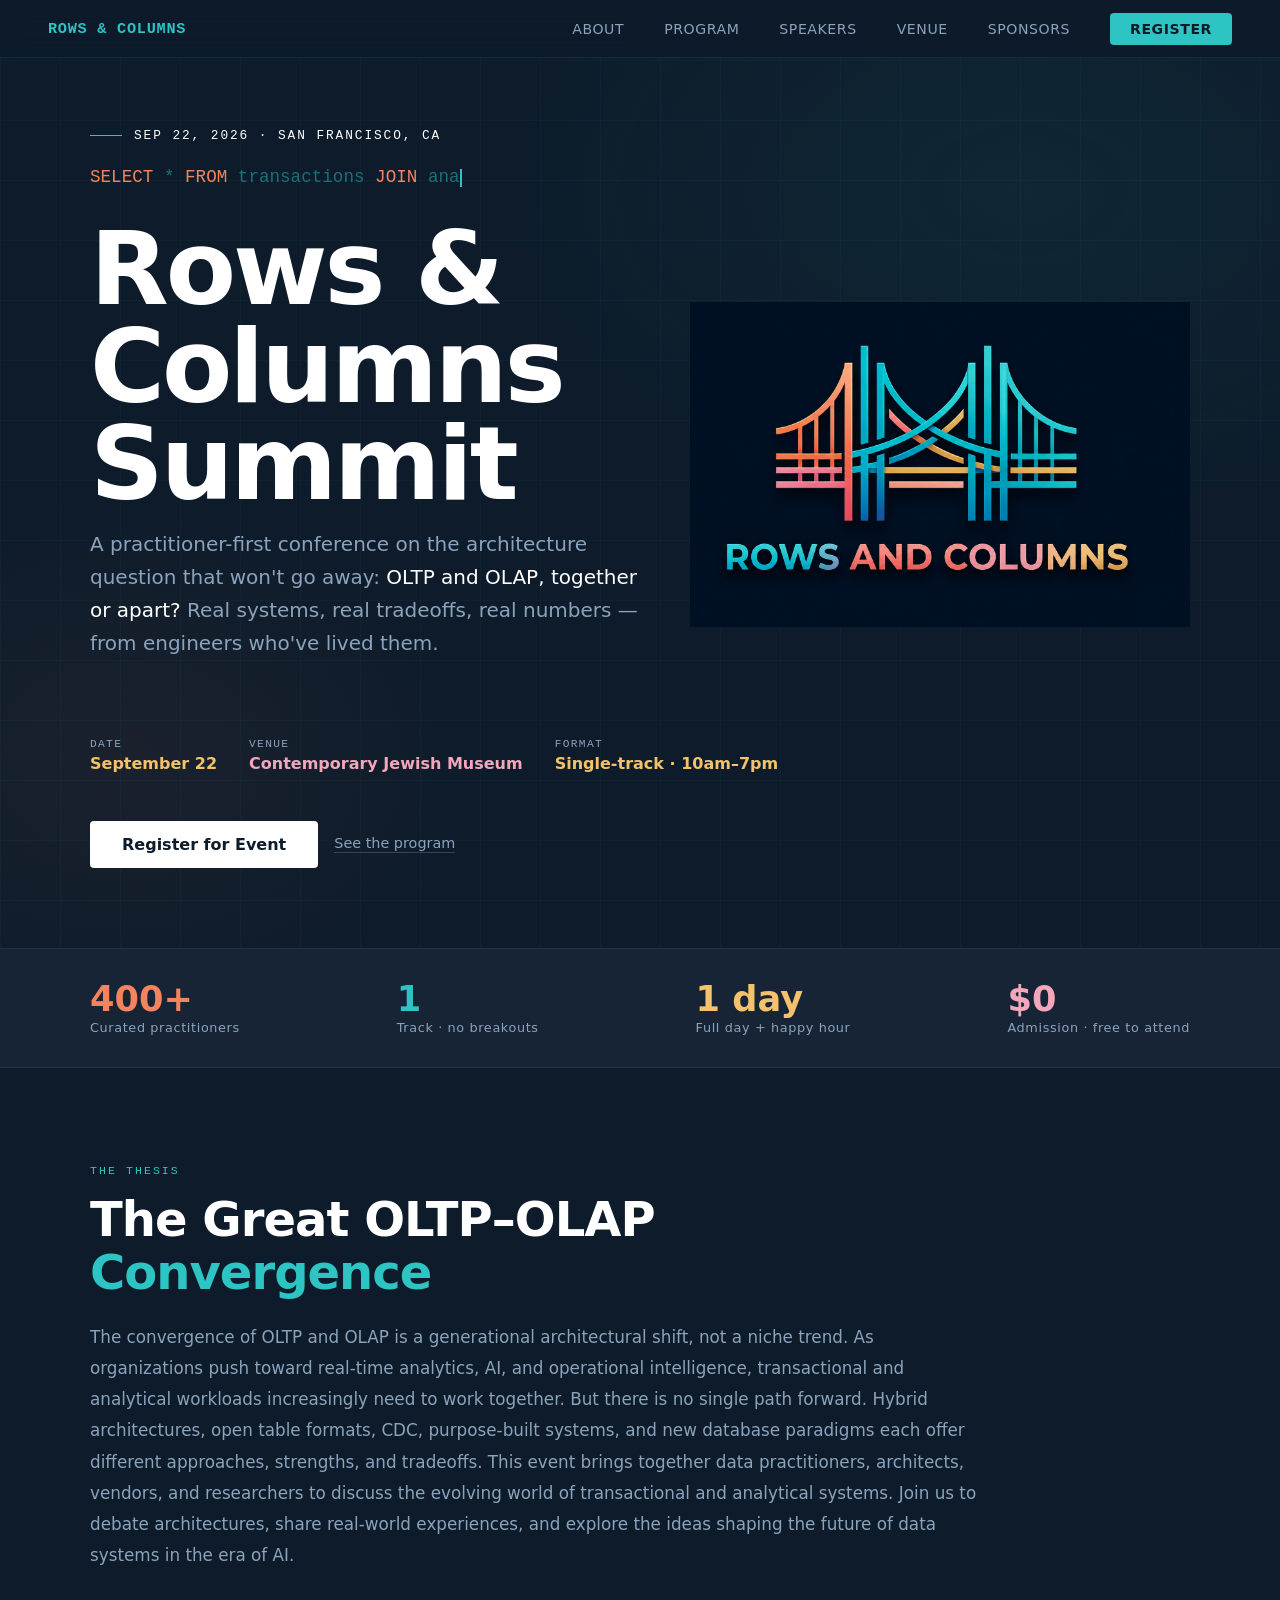
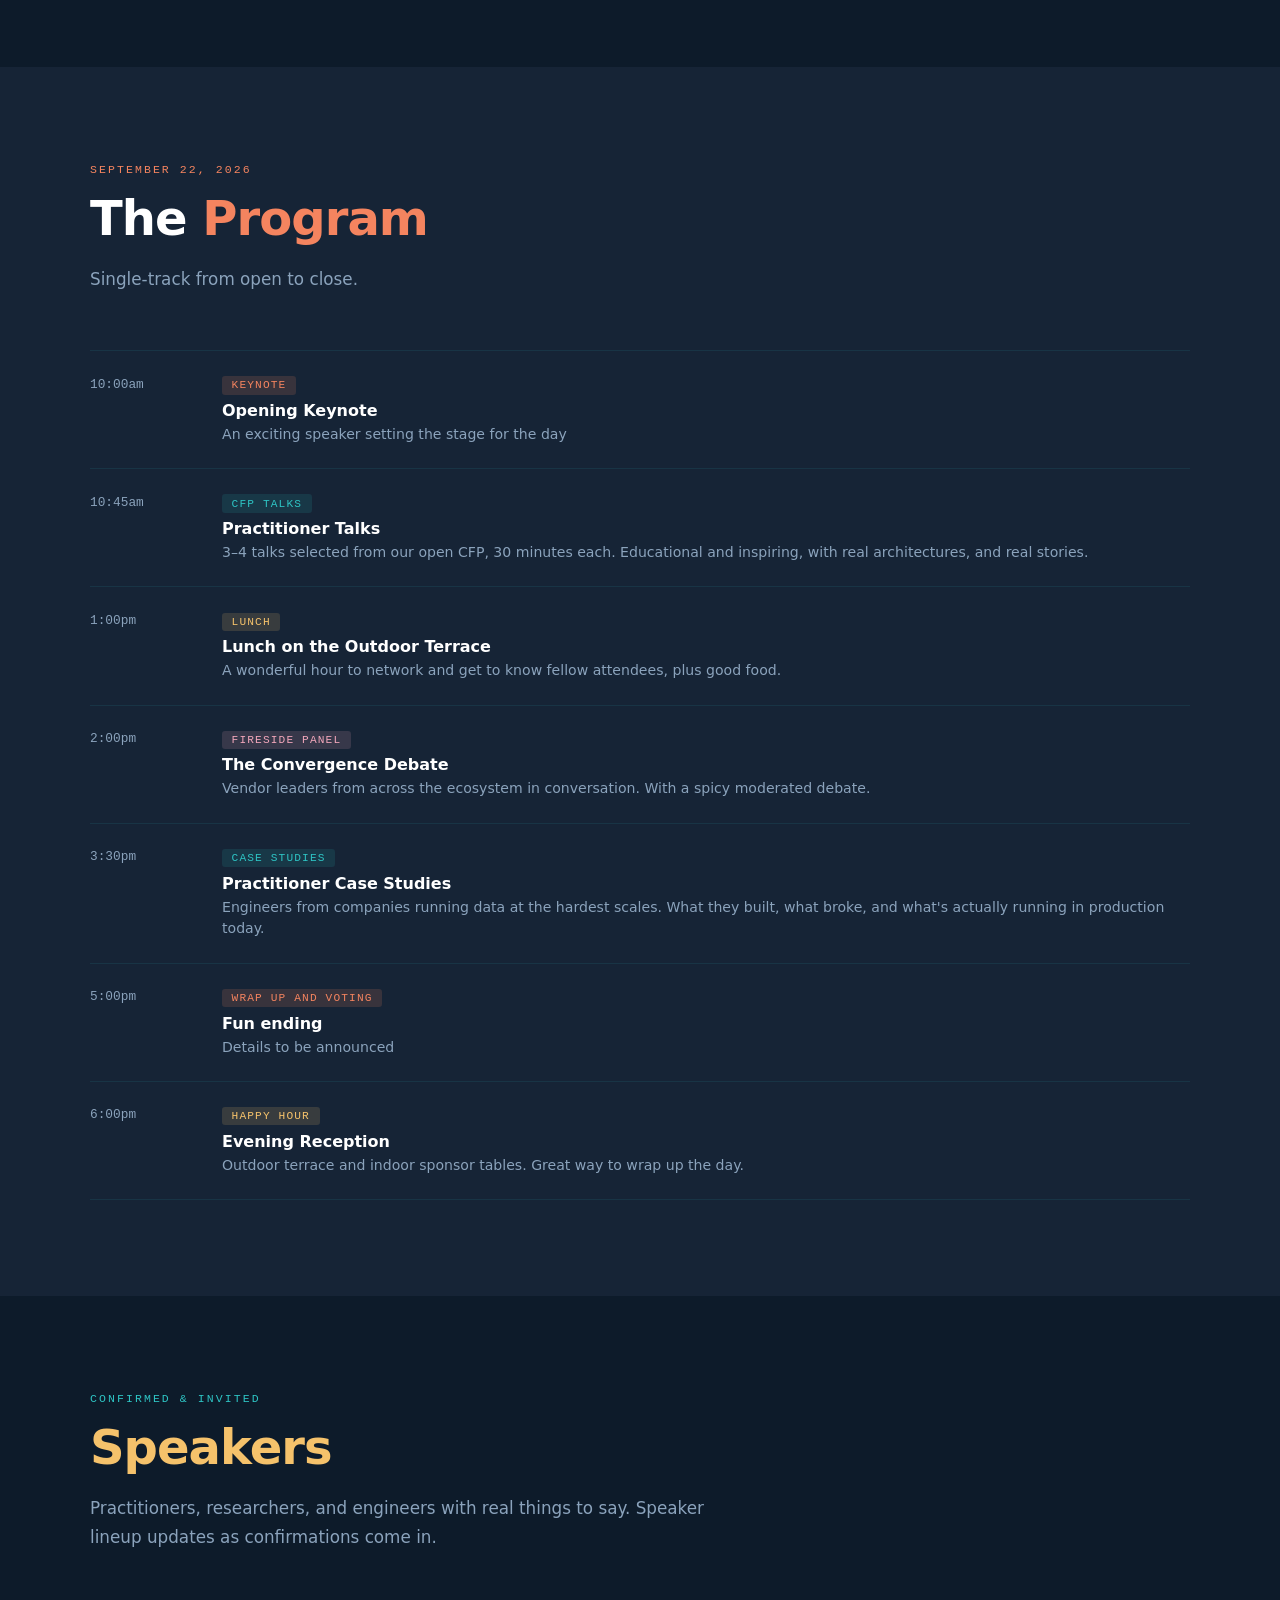
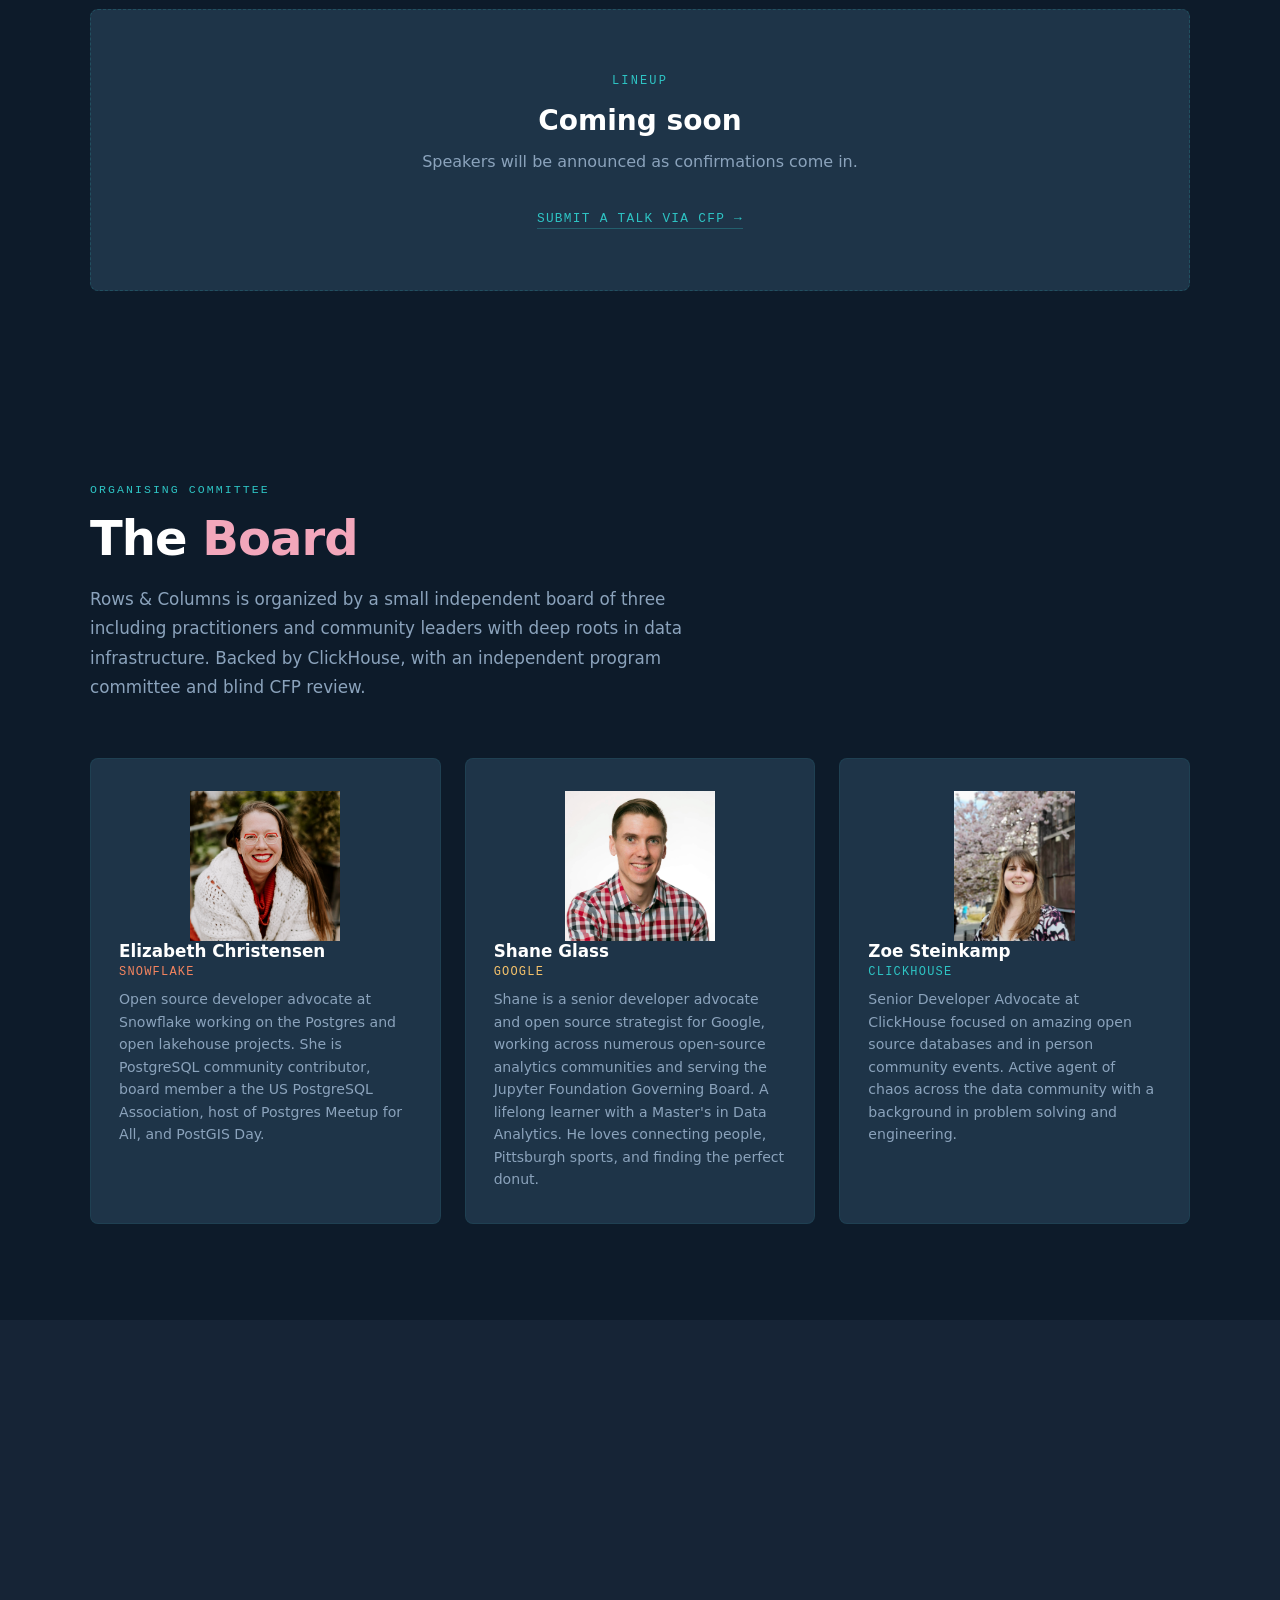
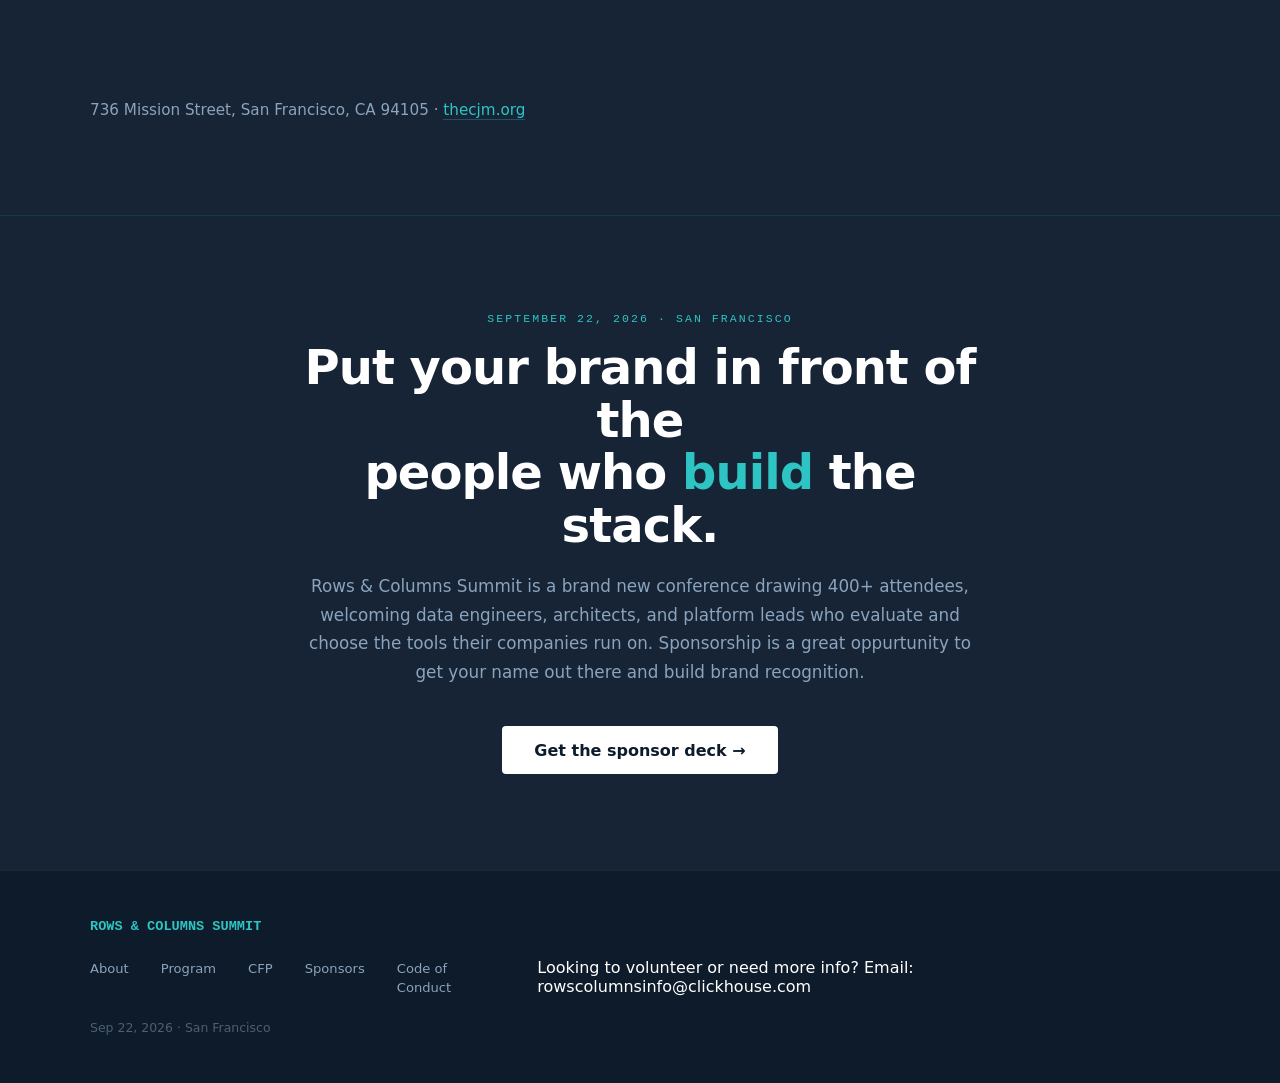
==== commit 8e2595e6: "suggestions from EGC" ====
--- a/index.html
+++ b/index.html
@@ -17,7 +17,7 @@
     <li><a href="#speakers">Speakers</a></li>
     <li><a href="#venue">Venue</a></li>
     <li><a href="#sponsors">Sponsors</a></li>
-    <li><a href="#apply" class="nav-cta">Apply</a></li>
+    <li><a href="https://luma.com/clickh-wavw" class="nav-cta" target="_blank">Register</a></li>
   </ul>
 </nav>
 
@@ -221,8 +221,22 @@
   </div>
 </section>
 
-<!-- APPLY CTA -->
-<section class="apply-section" id="apply">
+<!-- VENUE -->
+<section class="section section-light" id="venue">
+  <div class="section-inner">
+    <div class="section-eyebrow reveal">The space</div>
+    <h2 class="section-title reveal">The <span style="color: var(--coral);">Venue</span></h2>
+    <p class="section-body reveal" style="max-width: 900px; margin-top: 1.5rem; font-size: 1.05rem; line-height: 1.85;">
+      We're hosting Rows &amp; Columns Summit at the <strong>Contemporary Jewish Museum</strong> in the heart of downtown San Francisco. Designed by Daniel Libeskind, the building is a striking blend of a restored 1907 power substation and a bold modern steel cube — a fitting backdrop for a conference about bridging old and new architectures. The venue features a 400-seat auditorium, a beautiful outdoor terrace for lunch and happy hour, and indoor gallery space for sponsor tables and networking.
+    </p>
+    <div style="margin-top: 1.5rem; font-size: 0.95rem; color: var(--text-muted);">
+      736 Mission Street, San Francisco, CA 94105 · <a href="https://www.thecjm.org" target="_blank" style="color: var(--teal); text-decoration: none; border-bottom: 1px solid rgba(46,196,196,0.3);">thecjm.org</a>
+    </div>
+  </div>
+</section>
+
+<!-- SPONSORS -->
+<section class="apply-section" id="sponsors">
   <div class="apply-inner">
     <div class="section-eyebrow reveal" style="text-align:center;">September 22, 2026 · San Francisco</div>
     <h2 class="apply-title reveal">
